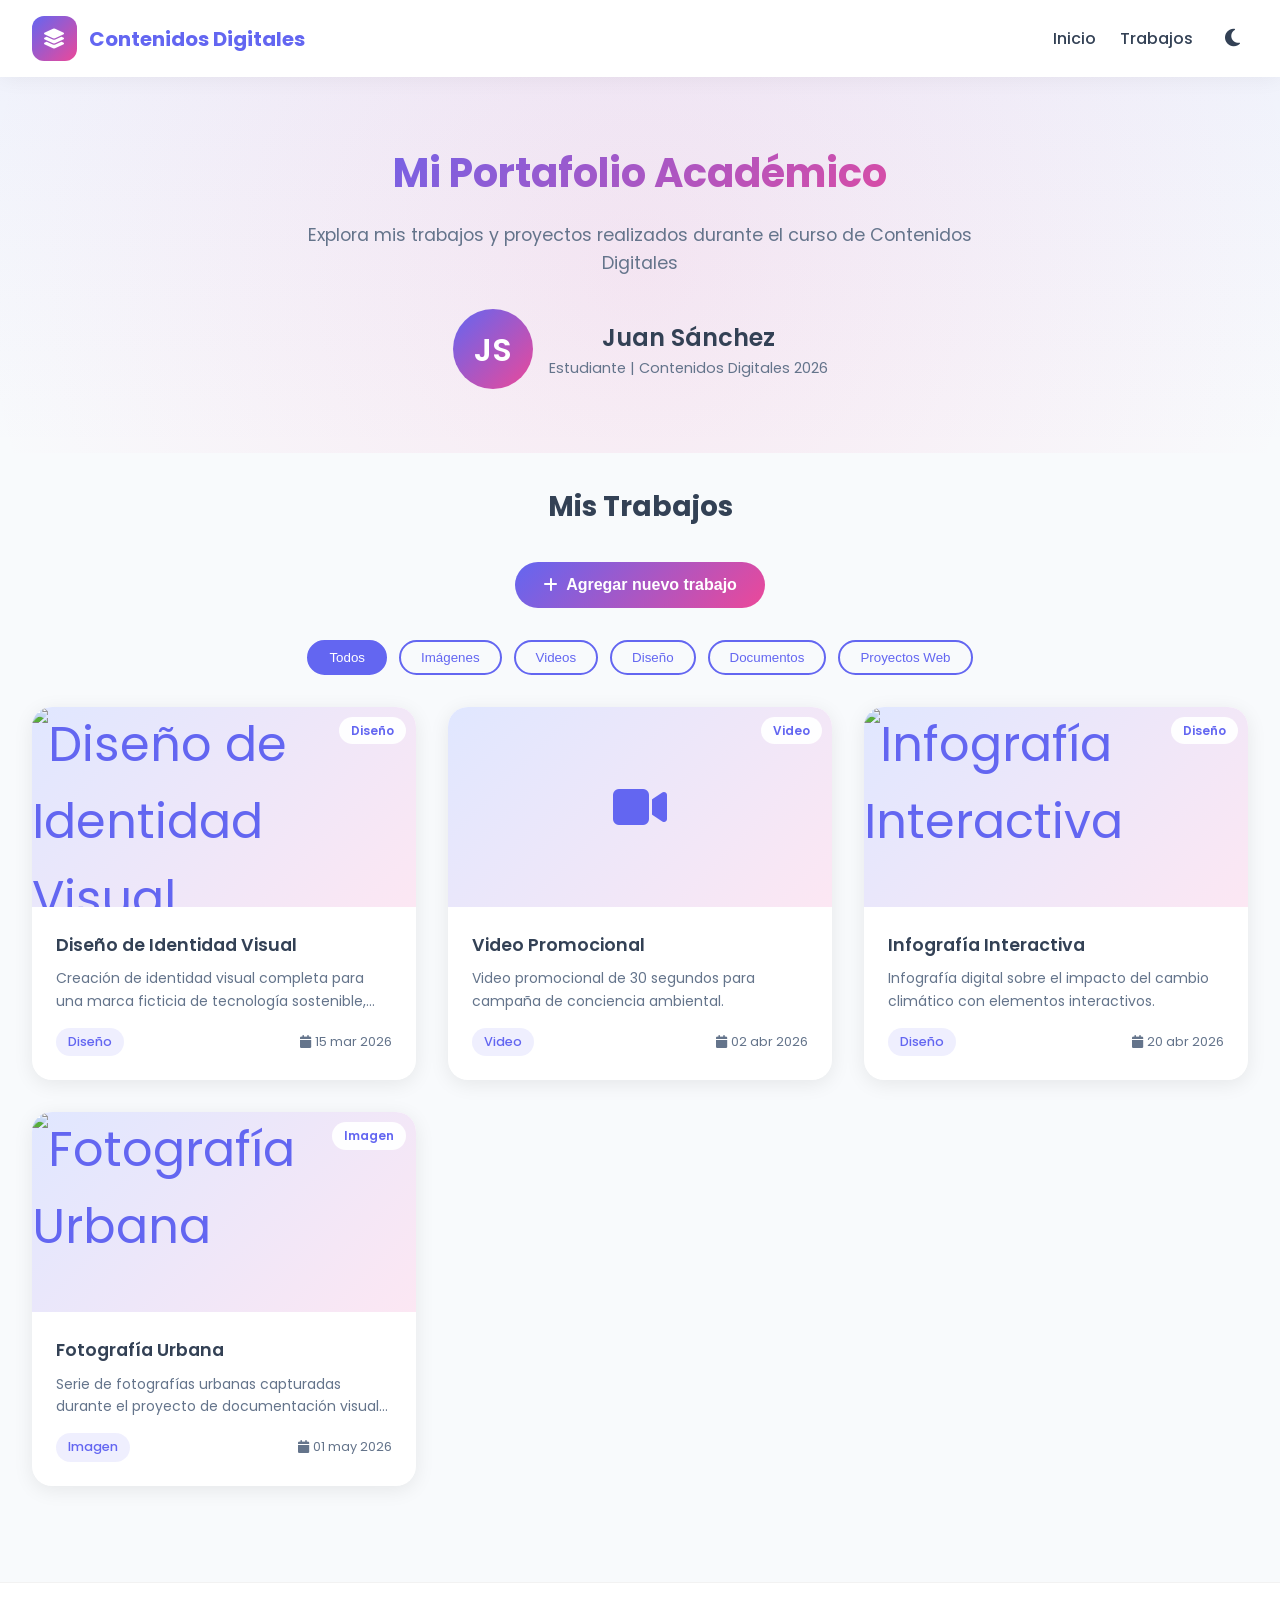
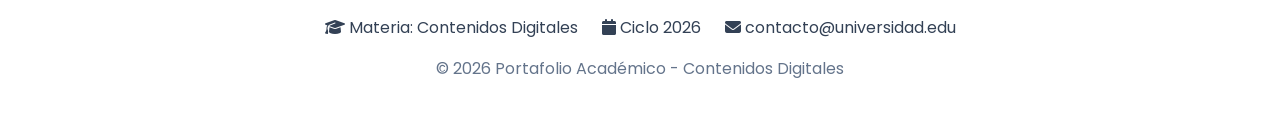
==== index.html @ a9a33747 "primer commit" ====
<!DOCTYPE html>
<html lang="es">
<head>
    <meta charset="UTF-8">
    <meta name="viewport" content="width=device-width, initial-scale=1.0">
    <title>Contenidos Digitales - Portafolio Académico</title>
    <link href="https://fonts.googleapis.com/css2?family=Poppins:wght@300;400;500;600;700&display=swap" rel="stylesheet">
    <link rel="stylesheet" href="https://cdnjs.cloudflare.com/ajax/libs/font-awesome/6.4.0/css/all.min.css">
    <link rel="stylesheet" href="style.css">
</head>
<body>
    <header>
        <div class="logo">
            <div class="logo-icon">
                <i class="fas fa-layer-group"></i>
            </div>
            <span>Contenidos Digitales</span>
        </div>
        <nav>
            <a href="#inicio">Inicio</a>
            <a href="#trabajos">Trabajos</a>
            <button class="theme-toggle" id="themeToggle" title="Cambiar tema">
                <i class="fas fa-moon"></i>
            </button>
        </nav>
    </header>

    <section class="hero" id="inicio">
        <div class="hero-content">
            <h1>Mi Portafolio Académico</h1>
            <p>Explora mis trabajos y proyectos realizados durante el curso de Contenidos Digitales</p>
            <div class="student-info">
                <div class="student-avatar">JS</div>
                <div>
                    <div class="student-name">Juan Sánchez</div>
                    <div class="student-course">Estudiante | Contenidos Digitales 2026</div>
                </div>
            </div>
        </div>
    </section>

    <section class="gallery" id="trabajos">
        <h2 class="section-title">Mis Trabajos</h2>
        
        <button class="add-btn" id="addWorkBtn">
            <i class="fas fa-plus"></i>
            Agregar nuevo trabajo
        </button>

        <div class="filters">
            <button class="filter-btn active" data-filter="all">Todos</button>
            <button class="filter-btn" data-filter="imagen">Imágenes</button>
            <button class="filter-btn" data-filter="video">Videos</button>
            <button class="filter-btn" data-filter="diseño">Diseño</button>
            <button class="filter-btn" data-filter="documento">Documentos</button>
            <button class="filter-btn" data-filter="web">Proyectos Web</button>
        </div>

        <div class="cards-grid" id="cardsGrid">
        </div>
    </section>

    <footer>
        <div class="footer-links">
            <a href="#"><i class="fas fa-graduation-cap"></i> Materia: Contenidos Digitales</a>
            <a href="#"><i class="fas fa-calendar"></i> Ciclo 2026</a>
            <a href="#"><i class="fas fa-envelope"></i> contacto@universidad.edu</a>
        </div>
        <p>© 2026 Portafolio Académico - Contenidos Digitales</p>
    </footer>

    <!-- Modal para ver trabajo -->
    <div class="modal-overlay" id="viewModal">
        <div class="modal">
            <div class="modal-header">
                <h3 class="modal-title" id="modalTitle">Título del trabajo</h3>
                <button class="modal-close" id="closeModal">
                    <i class="fas fa-times"></i>
                </button>
            </div>
            <div class="modal-body">
                <div class="modal-media" id="modalMedia">
                </div>
                <div class="modal-details">
                    <div class="modal-detail">
                        <span class="modal-detail-label">Descripción:</span>
                        <span id="modalDescription">Descripción del trabajo</span>
                    </div>
                    <div class="modal-detail">
                        <span class="modal-detail-label">Categoría:</span>
                        <span id="modalCategory">Categoría</span>
                    </div>
                    <div class="modal-detail">
                        <span class="modal-detail-label">Fecha:</span>
                        <span id="modalDate">Fecha</span>
                    </div>
                </div>
            </div>
        </div>
    </div>

    <!-- Modal para agregar trabajo -->
    <div class="modal-overlay" id="formModal">
        <div class="modal">
            <div class="modal-header">
                <h3 class="modal-title">Agregar Nuevo Trabajo</h3>
                <button class="modal-close" id="closeFormModal">
                    <i class="fas fa-times"></i>
                </button>
            </div>
            <div class="modal-body">
                <form id="workForm">
                    <div class="form-group">
                        <label class="form-label">Nombre del trabajo *</label>
                        <input type="text" class="form-input" id="workName" required placeholder="Ej: Diseño de Logo">
                    </div>
                    <div class="form-group">
                        <label class="form-label">Descripción</label>
                        <textarea class="form-textarea" id="workDescription" placeholder="Describe tu trabajo..."></textarea>
                    </div>
                    <div class="form-group">
                        <label class="form-label">Categoría *</label>
                        <select class="form-select" id="workCategory" required>
                            <option value="">Selecciona una categoría</option>
                            <option value="imagen">Imagen</option>
                            <option value="video">Video</option>
                            <option value="diseño">Diseño</option>
                            <option value="documento">Documento</option>
                            <option value="web">Proyecto Web</option>
                        </select>
                    </div>
                    <div class="form-group">
                        <label class="form-label">Fecha de entrega</label>
                        <input type="date" class="form-input" id="workDate">
                    </div>
                    <div class="form-group">
                        <label class="form-label">Archivo o URL *</label>
                        <div class="file-drop-zone" id="fileDropZone">
                            <i class="fas fa-cloud-upload-alt"></i>
                            <p>Arrastra un archivo o haz clic para seleccionar</p>
                            <small>JPG, PNG, GIF, MP4, PDF o URL de video</small>
                        </div>
                        <input type="file" id="fileInput" accept="image/*,video/*,.pdf" style="display: none;">
                        <input type="url" class="form-input" id="urlInput" placeholder="O pega una URL (YouTube, Vimeo, imagen...)" style="margin-top: 1rem;">
                        <div class="file-preview" id="filePreview" style="display: none;">
                        </div>
                    </div>
                    <div class="form-actions">
                        <button type="button" class="btn-cancel" id="cancelBtn">Cancelar</button>
                        <button type="submit" class="btn-submit">Guardar Trabajo</button>
                    </div>
                </form>
            </div>
        </div>
    </div>

    <script src="script.js"></script>
</body>
</html>
---- style.css ----
:root {
    --primary: #6366f1;
    --primary-dark: #4f46e5;
    --secondary: #ec4899;
    --accent: #14b8a6;
    --warning: #f59e0b;
    --dark: #1e1e2e;
    --light: #f8fafc;
    --card-bg: #ffffff;
    --text: #334155;
    --text-light: #64748b;
    --shadow: 0 10px 40px rgba(0,0,0,0.1);
    --gradient: linear-gradient(135deg, #6366f1 0%, #ec4899 100%);
}

* {
    margin: 0;
    padding: 0;
    box-sizing: border-box;
}

body {
    font-family: 'Poppins', sans-serif;
    background: var(--light);
    color: var(--text);
    line-height: 1.6;
    min-height: 100vh;
    transition: background 0.3s ease, color 0.3s ease;
}

body.dark {
    --dark: #0f0f1a;
    --card-bg: #1e1e2e;
    --text: #e2e8f0;
    --text-light: #94a3b8;
    --light: #0f0f1a;
}

header {
    background: var(--card-bg);
    padding: 1rem 2rem;
    display: flex;
    justify-content: space-between;
    align-items: center;
    box-shadow: 0 2px 20px rgba(0,0,0,0.05);
    position: sticky;
    top: 0;
    z-index: 100;
}

.logo {
    display: flex;
    align-items: center;
    gap: 0.75rem;
    font-weight: 700;
    font-size: 1.25rem;
    color: var(--primary);
}

.logo-icon {
    width: 45px;
    height: 45px;
    background: var(--gradient);
    border-radius: 12px;
    display: flex;
    align-items: center;
    justify-content: center;
    color: white;
    font-size: 1.25rem;
}

nav {
    display: flex;
    gap: 1.5rem;
    align-items: center;
}

nav a {
    text-decoration: none;
    color: var(--text);
    font-weight: 500;
    transition: color 0.3s;
}

nav a:hover {
    color: var(--primary);
}

.theme-toggle {
    background: none;
    border: none;
    cursor: pointer;
    font-size: 1.25rem;
    color: var(--text);
    padding: 0.5rem;
    border-radius: 8px;
    transition: background 0.3s;
}

.theme-toggle:hover {
    background: rgba(99, 102, 241, 0.1);
}

.hero {
    padding: 4rem 2rem;
    text-align: center;
    background: linear-gradient(180deg, rgba(99, 102, 241, 0.05) 0%, transparent 100%);
    position: relative;
    overflow: hidden;
}

.hero::before {
    content: '';
    position: absolute;
    top: -50%;
    left: -50%;
    width: 200%;
    height: 200%;
    background: radial-gradient(circle, rgba(236, 72, 153, 0.1) 0%, transparent 50%);
    animation: float 20s infinite;
}

@keyframes float {
    0%, 100% { transform: translate(0, 0) rotate(0deg); }
    50% { transform: translate(50px, 50px) rotate(180deg); }
}

.hero-content {
    position: relative;
    z-index: 1;
    max-width: 700px;
    margin: 0 auto;
}

.hero h1 {
    font-size: 2.5rem;
    background: var(--gradient);
    -webkit-background-clip: text;
    -webkit-text-fill-color: transparent;
    background-clip: text;
    margin-bottom: 1rem;
}

.hero p {
    font-size: 1.1rem;
    color: var(--text-light);
    margin-bottom: 2rem;
}

.student-info {
    display: flex;
    align-items: center;
    justify-content: center;
    gap: 1rem;
    flex-wrap: wrap;
}

.student-avatar {
    width: 80px;
    height: 80px;
    border-radius: 50%;
    background: var(--gradient);
    display: flex;
    align-items: center;
    justify-content: center;
    color: white;
    font-size: 2rem;
    font-weight: 600;
}

.student-name {
    font-size: 1.5rem;
    font-weight: 600;
    color: var(--text);
}

.student-course {
    color: var(--text-light);
    font-size: 0.9rem;
}

.add-btn {
    background: var(--gradient);
    color: white;
    border: none;
    padding: 0.875rem 1.75rem;
    border-radius: 50px;
    font-size: 1rem;
    font-weight: 600;
    cursor: pointer;
    display: flex;
    align-items: center;
    gap: 0.5rem;
    transition: transform 0.3s, box-shadow 0.3s;
    margin: 0 auto 2rem;
}

.add-btn:hover {
    transform: translateY(-3px);
    box-shadow: 0 10px 30px rgba(99, 102, 241, 0.4);
}

.gallery {
    padding: 2rem;
    max-width: 1400px;
    margin: 0 auto;
}

.section-title {
    text-align: center;
    margin-bottom: 2rem;
    font-size: 1.75rem;
    color: var(--text);
}

.filters {
    display: flex;
    justify-content: center;
    gap: 0.75rem;
    margin-bottom: 2rem;
    flex-wrap: wrap;
}

.filter-btn {
    padding: 0.5rem 1.25rem;
    border: 2px solid var(--primary);
    background: transparent;
    color: var(--primary);
    border-radius: 50px;
    cursor: pointer;
    font-weight: 500;
    transition: all 0.3s;
}

.filter-btn:hover, .filter-btn.active {
    background: var(--primary);
    color: white;
}

.cards-grid {
    display: grid;
    grid-template-columns: repeat(auto-fill, minmax(300px, 1fr));
    gap: 2rem;
}

.card {
    background: var(--card-bg);
    border-radius: 20px;
    overflow: hidden;
    box-shadow: 0 4px 20px rgba(0,0,0,0.08);
    cursor: pointer;
    transition: transform 0.3s, box-shadow 0.3s;
}

.card:hover {
    transform: translateY(-10px);
    box-shadow: var(--shadow);
}

.card-image {
    width: 100%;
    height: 200px;
    object-fit: cover;
    background: linear-gradient(135deg, #e0e7ff 0%, #fce7f3 100%);
    display: flex;
    align-items: center;
    justify-content: center;
    font-size: 3rem;
    color: var(--primary);
    position: relative;
    overflow: hidden;
}

.card-image img {
    width: 100%;
    height: 100%;
    object-fit: cover;
}

.card-image video {
    width: 100%;
    height: 100%;
    object-fit: cover;
}

.card-type {
    position: absolute;
    top: 10px;
    right: 10px;
    background: rgba(255,255,255,0.95);
    padding: 0.25rem 0.75rem;
    border-radius: 20px;
    font-size: 0.75rem;
    font-weight: 600;
    color: var(--primary);
}

.card-content {
    padding: 1.5rem;
}

.card-title {
    font-size: 1.1rem;
    font-weight: 600;
    margin-bottom: 0.5rem;
    color: var(--text);
}

.card-description {
    font-size: 0.875rem;
    color: var(--text-light);
    margin-bottom: 1rem;
    display: -webkit-box;
    -webkit-line-clamp: 2;
    -webkit-box-orient: vertical;
    overflow: hidden;
}

.card-meta {
    display: flex;
    justify-content: space-between;
    align-items: center;
    font-size: 0.8rem;
    color: var(--text-light);
}

.card-category {
    background: rgba(99, 102, 241, 0.1);
    color: var(--primary);
    padding: 0.25rem 0.75rem;
    border-radius: 20px;
    font-weight: 500;
}

.card-date {
    display: flex;
    align-items: center;
    gap: 0.25rem;
}

.card-delete {
    position: absolute;
    top: 10px;
    left: 10px;
    background: rgba(239, 68, 68, 0.9);
    color: white;
    border: none;
    width: 30px;
    height: 30px;
    border-radius: 50%;
    cursor: pointer;
    display: flex;
    align-items: center;
    justify-content: center;
    opacity: 0;
    transition: opacity 0.3s;
}

.card:hover .card-delete {
    opacity: 1;
}

.empty-state {
    text-align: center;
    padding: 4rem 2rem;
    color: var(--text-light);
}

.empty-state i {
    font-size: 4rem;
    margin-bottom: 1rem;
    color: var(--primary);
    opacity: 0.5;
}

.modal-overlay {
    position: fixed;
    top: 0;
    left: 0;
    width: 100%;
    height: 100%;
    background: rgba(0,0,0,0.8);
    display: flex;
    align-items: center;
    justify-content: center;
    z-index: 1000;
    opacity: 0;
    visibility: hidden;
    transition: all 0.3s;
    padding: 2rem;
}

.modal-overlay.active {
    opacity: 1;
    visibility: visible;
}

.modal {
    background: var(--card-bg);
    border-radius: 24px;
    max-width: 900px;
    width: 100%;
    max-height: 90vh;
    overflow-y: auto;
    transform: scale(0.9);
    transition: transform 0.3s;
}

.modal-overlay.active .modal {
    transform: scale(1);
}

.modal-header {
    padding: 1.5rem 2rem;
    border-bottom: 1px solid rgba(0,0,0,0.1);
    display: flex;
    justify-content: space-between;
    align-items: center;
}

.modal-title {
    font-size: 1.5rem;
    font-weight: 600;
}

.modal-close {
    background: none;
    border: none;
    font-size: 1.5rem;
    cursor: pointer;
    color: var(--text);
    width: 40px;
    height: 40px;
    border-radius: 50%;
    display: flex;
    align-items: center;
    justify-content: center;
    transition: background 0.3s;
}

.modal-close:hover {
    background: rgba(239, 68, 68, 0.1);
    color: #ef4444;
}

.modal-body {
    padding: 2rem;
}

.modal-media {
    width: 100%;
    max-height: 500px;
    border-radius: 16px;
    margin-bottom: 1.5rem;
    background: #f1f5f9;
    display: flex;
    align-items: center;
    justify-content: center;
    overflow: hidden;
}

.modal-media img {
    max-width: 100%;
    max-height: 500px;
    object-fit: contain;
}

.modal-media video {
    max-width: 100%;
    max-height: 500px;
}

.modal-media .iframe-container {
    width: 100%;
    height: 450px;
}

.modal-media iframe {
    width: 100%;
    height: 100%;
    border: none;
}

.modal-details {
    display: grid;
    gap: 1rem;
}

.modal-detail {
    display: flex;
    gap: 1rem;
}

.modal-detail-label {
    font-weight: 600;
    color: var(--primary);
    min-width: 100px;
}

.form-group {
    margin-bottom: 1.5rem;
}

.form-label {
    display: block;
    margin-bottom: 0.5rem;
    font-weight: 500;
    color: var(--text);
}

.form-input, .form-textarea, .form-select {
    width: 100%;
    padding: 0.875rem 1rem;
    border: 2px solid #e2e8f0;
    border-radius: 12px;
    font-size: 1rem;
    font-family: inherit;
    transition: border-color 0.3s;
    background: var(--card-bg);
    color: var(--text);
}

.form-input:focus, .form-textarea:focus, .form-select:focus {
    outline: none;
    border-color: var(--primary);
}

.form-textarea {
    resize: vertical;
    min-height: 100px;
}

.file-drop-zone {
    border: 2px dashed var(--primary);
    border-radius: 16px;
    padding: 2rem;
    text-align: center;
    cursor: pointer;
    transition: background 0.3s;
}

.file-drop-zone:hover {
    background: rgba(99, 102, 241, 0.05);
}

.file-drop-zone i {
    font-size: 3rem;
    color: var(--primary);
    margin-bottom: 1rem;
}

.file-preview {
    margin-top: 1rem;
    padding: 1rem;
    background: rgba(99, 102, 241, 0.1);
    border-radius: 12px;
}

.file-preview img {
    max-width: 100%;
    max-height: 200px;
    border-radius: 8px;
}

.file-info {
    display: flex;
    align-items: center;
    gap: 0.5rem;
    color: var(--text);
}

.form-actions {
    display: flex;
    gap: 1rem;
    justify-content: flex-end;
}

.btn-cancel {
    padding: 0.875rem 1.75rem;
    border: 2px solid #e2e8f0;
    background: transparent;
    border-radius: 50px;
    font-weight: 600;
    cursor: pointer;
    transition: all 0.3s;
    color: var(--text);
}

.btn-cancel:hover {
    border-color: var(--text-light);
}

.btn-submit {
    padding: 0.875rem 1.75rem;
    background: var(--gradient);
    border: none;
    border-radius: 50px;
    color: white;
    font-weight: 600;
    cursor: pointer;
    transition: transform 0.3s, box-shadow 0.3s;
}

.btn-submit:hover {
    transform: translateY(-2px);
    box-shadow: 0 10px 30px rgba(99, 102, 241, 0.4);
}

footer {
    background: var(--card-bg);
    padding: 2rem;
    text-align: center;
    margin-top: 4rem;
    border-top: 1px solid rgba(0,0,0,0.05);
}

footer p {
    color: var(--text-light);
}

footer a {
    color: var(--primary);
    text-decoration: none;
}

.footer-links {
    display: flex;
    justify-content: center;
    gap: 1.5rem;
    margin-bottom: 1rem;
    flex-wrap: wrap;
}

.footer-links a {
    color: var(--text);
    transition: color 0.3s;
}

.footer-links a:hover {
    color: var(--primary);
}

@media (max-width: 768px) {
    header {
        flex-direction: column;
        gap: 1rem;
        padding: 1rem;
    }

    nav {
        flex-wrap: wrap;
        justify-content: center;
    }

    .hero h1 {
        font-size: 1.75rem;
    }

    .hero {
        padding: 2rem 1rem;
    }

    .gallery {
        padding: 1rem;
    }

    .cards-grid {
        grid-template-columns: 1fr;
    }

    .modal {
        border-radius: 16px;
    }

    .modal-header {
        padding: 1rem;
    }

    .modal-body {
        padding: 1rem;
    }
}

@keyframes fadeInUp {
    from {
        opacity: 0;
        transform: translateY(20px);
    }
    to {
        opacity: 1;
        transform: translateY(0);
    }
}

.card {
    animation: fadeInUp 0.5s ease forwards;
}

.card:nth-child(1) { animation-delay: 0.1s; }
.card:nth-child(2) { animation-delay: 0.2s; }
.card:nth-child(3) { animation-delay: 0.3s; }
.card:nth-child(4) { animation-delay: 0.4s; }
.card:nth-child(5) { animation-delay: 0.5s; }
.card:nth-child(6) { animation-delay: 0.6s; }

::-webkit-scrollbar {
    width: 8px;
}

::-webkit-scrollbar-track {
    background: var(--light);
}

::-webkit-scrollbar-thumb {
    background: var(--primary);
    border-radius: 4px;
}

::-webkit-scrollbar-thumb:hover {
    background: var(--primary-dark);
}
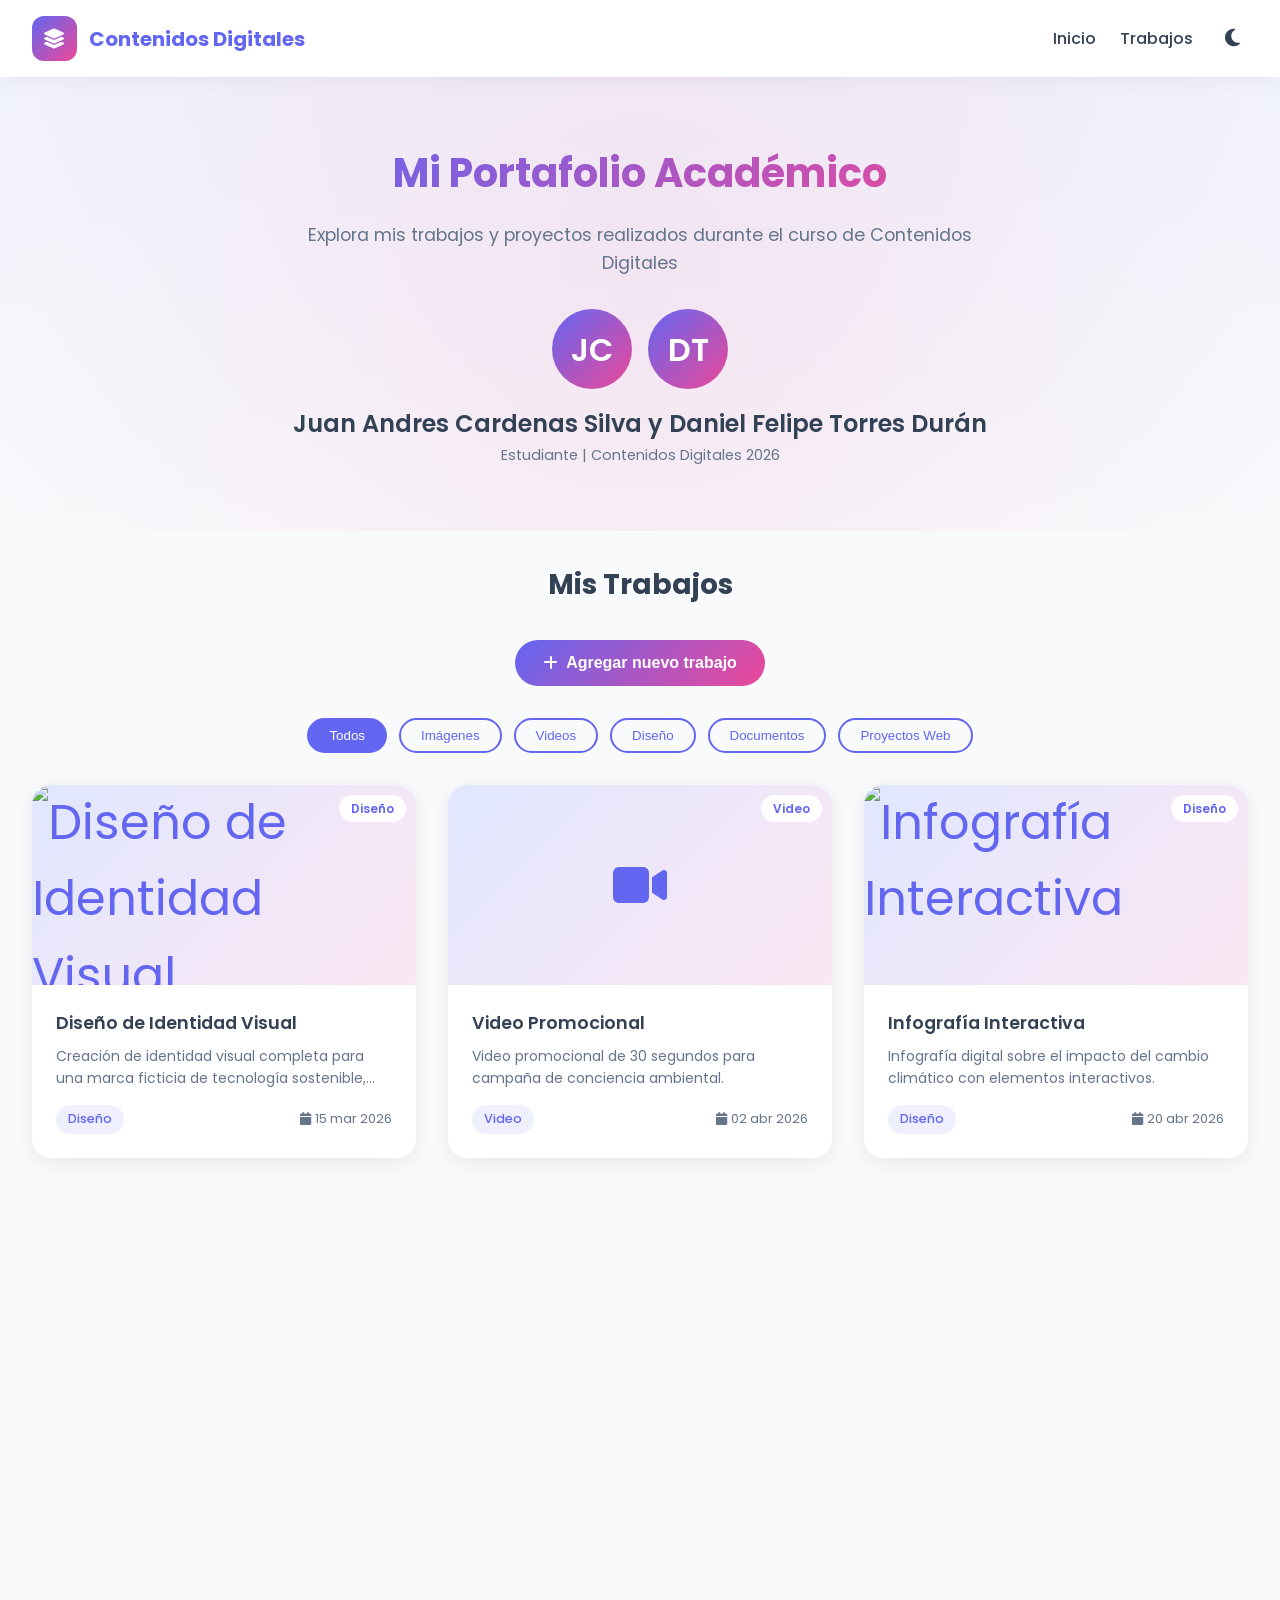
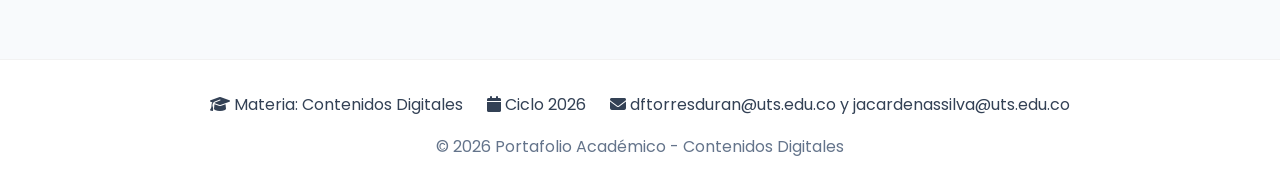
==== commit c6e7baa1: "primeros cambios Daniel" ====
--- a/index.html
+++ b/index.html
@@ -30,9 +30,10 @@
             <h1>Mi Portafolio Académico</h1>
             <p>Explora mis trabajos y proyectos realizados durante el curso de Contenidos Digitales</p>
             <div class="student-info">
-                <div class="student-avatar">JS</div>
+                <div class="student-avatar">JC</div>
+                <div class="student-avatar">DT</div>
                 <div>
-                    <div class="student-name">Juan Sánchez</div>
+                    <div class="student-name">Juan Andres Cardenas Silva y Daniel Felipe Torres Durán</div>
                     <div class="student-course">Estudiante | Contenidos Digitales 2026</div>
                 </div>
             </div>
@@ -64,7 +65,7 @@
         <div class="footer-links">
             <a href="#"><i class="fas fa-graduation-cap"></i> Materia: Contenidos Digitales</a>
             <a href="#"><i class="fas fa-calendar"></i> Ciclo 2026</a>
-            <a href="#"><i class="fas fa-envelope"></i> contacto@universidad.edu</a>
+            <a href="#"><i class="fas fa-envelope"></i> dftorresduran@uts.edu.co y jacardenassilva@uts.edu.co</a>
         </div>
         <p>© 2026 Portafolio Académico - Contenidos Digitales</p>
     </footer>
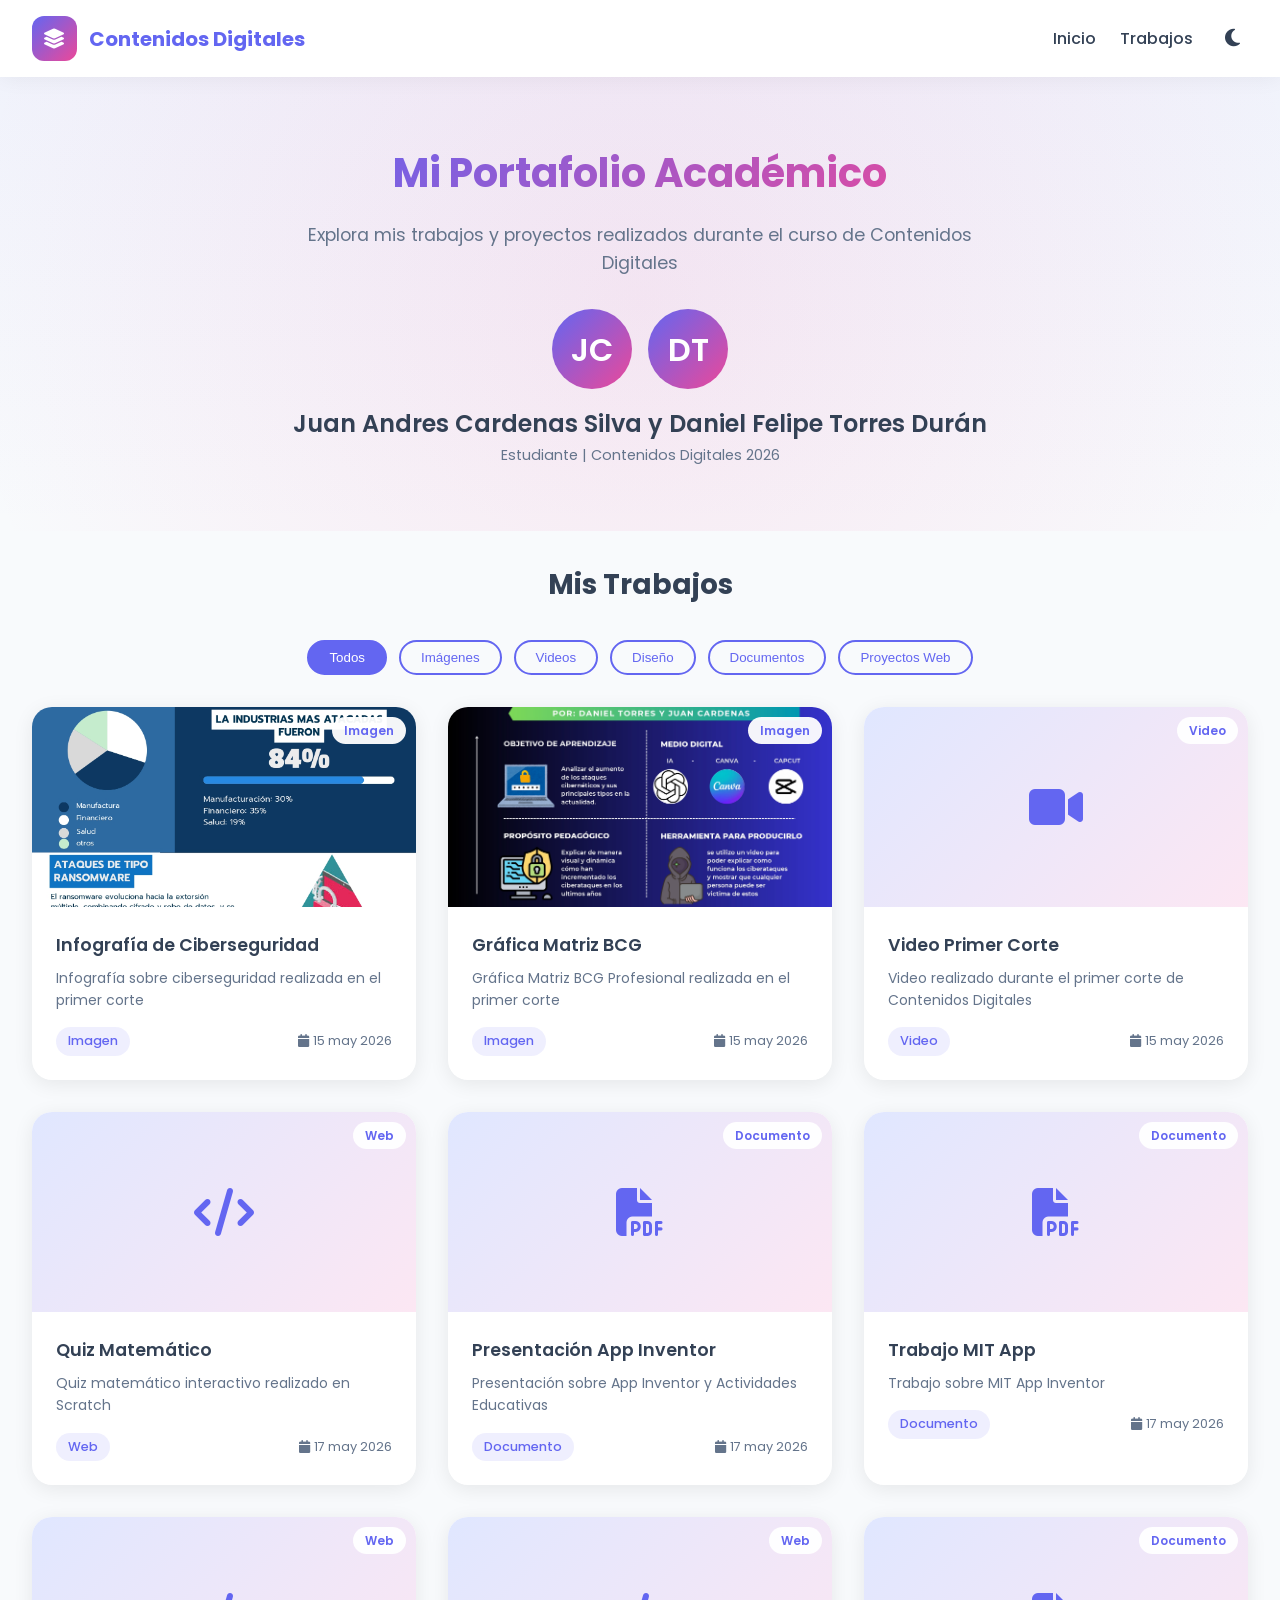
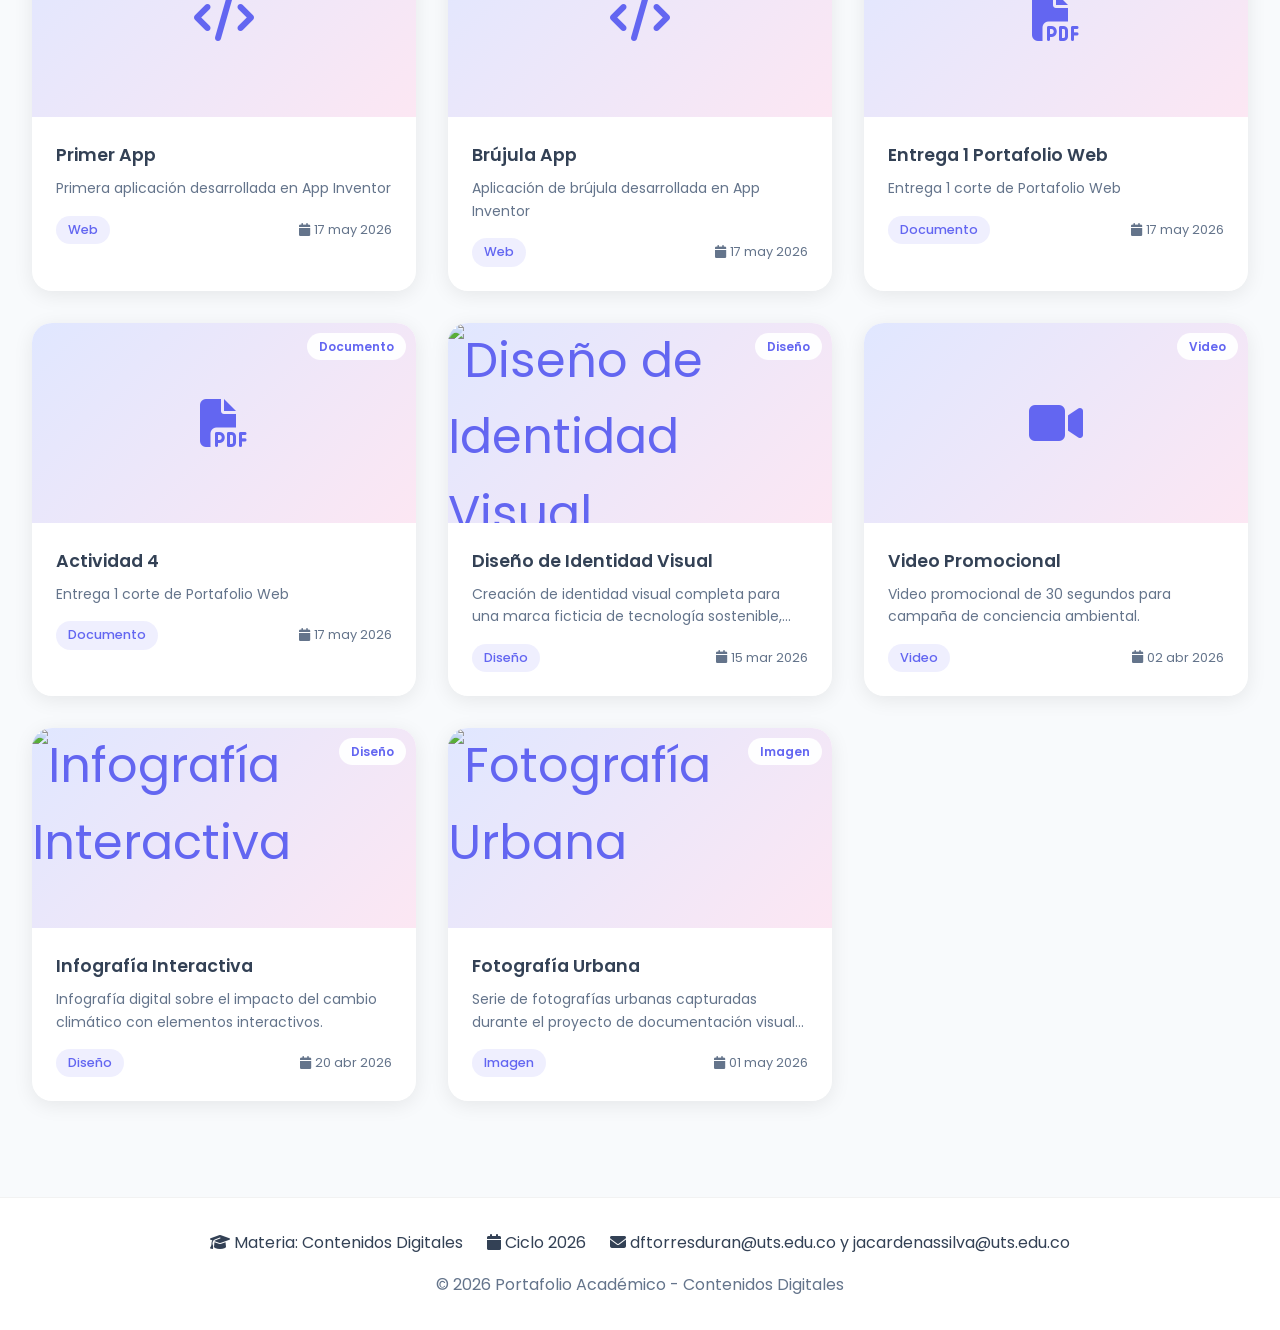
==== commit 0aa4fd34: "eliminacion del boton agregar proyectos" ====
--- a/index.html
+++ b/index.html
@@ -42,12 +42,6 @@
 
     <section class="gallery" id="trabajos">
         <h2 class="section-title">Mis Trabajos</h2>
-        
-        <button class="add-btn" id="addWorkBtn">
-            <i class="fas fa-plus"></i>
-            Agregar nuevo trabajo
-        </button>
-
         <div class="filters">
             <button class="filter-btn active" data-filter="all">Todos</button>
             <button class="filter-btn" data-filter="imagen">Imágenes</button>
--- a/style.css
+++ b/style.css
@@ -179,27 +179,6 @@
     font-size: 0.9rem;
 }
 
-.add-btn {
-    background: var(--gradient);
-    color: white;
-    border: none;
-    padding: 0.875rem 1.75rem;
-    border-radius: 50px;
-    font-size: 1rem;
-    font-weight: 600;
-    cursor: pointer;
-    display: flex;
-    align-items: center;
-    gap: 0.5rem;
-    transition: transform 0.3s, box-shadow 0.3s;
-    margin: 0 auto 2rem;
-}
-
-.add-btn:hover {
-    transform: translateY(-3px);
-    box-shadow: 0 10px 30px rgba(99, 102, 241, 0.4);
-}
-
 .gallery {
     padding: 2rem;
     max-width: 1400px;
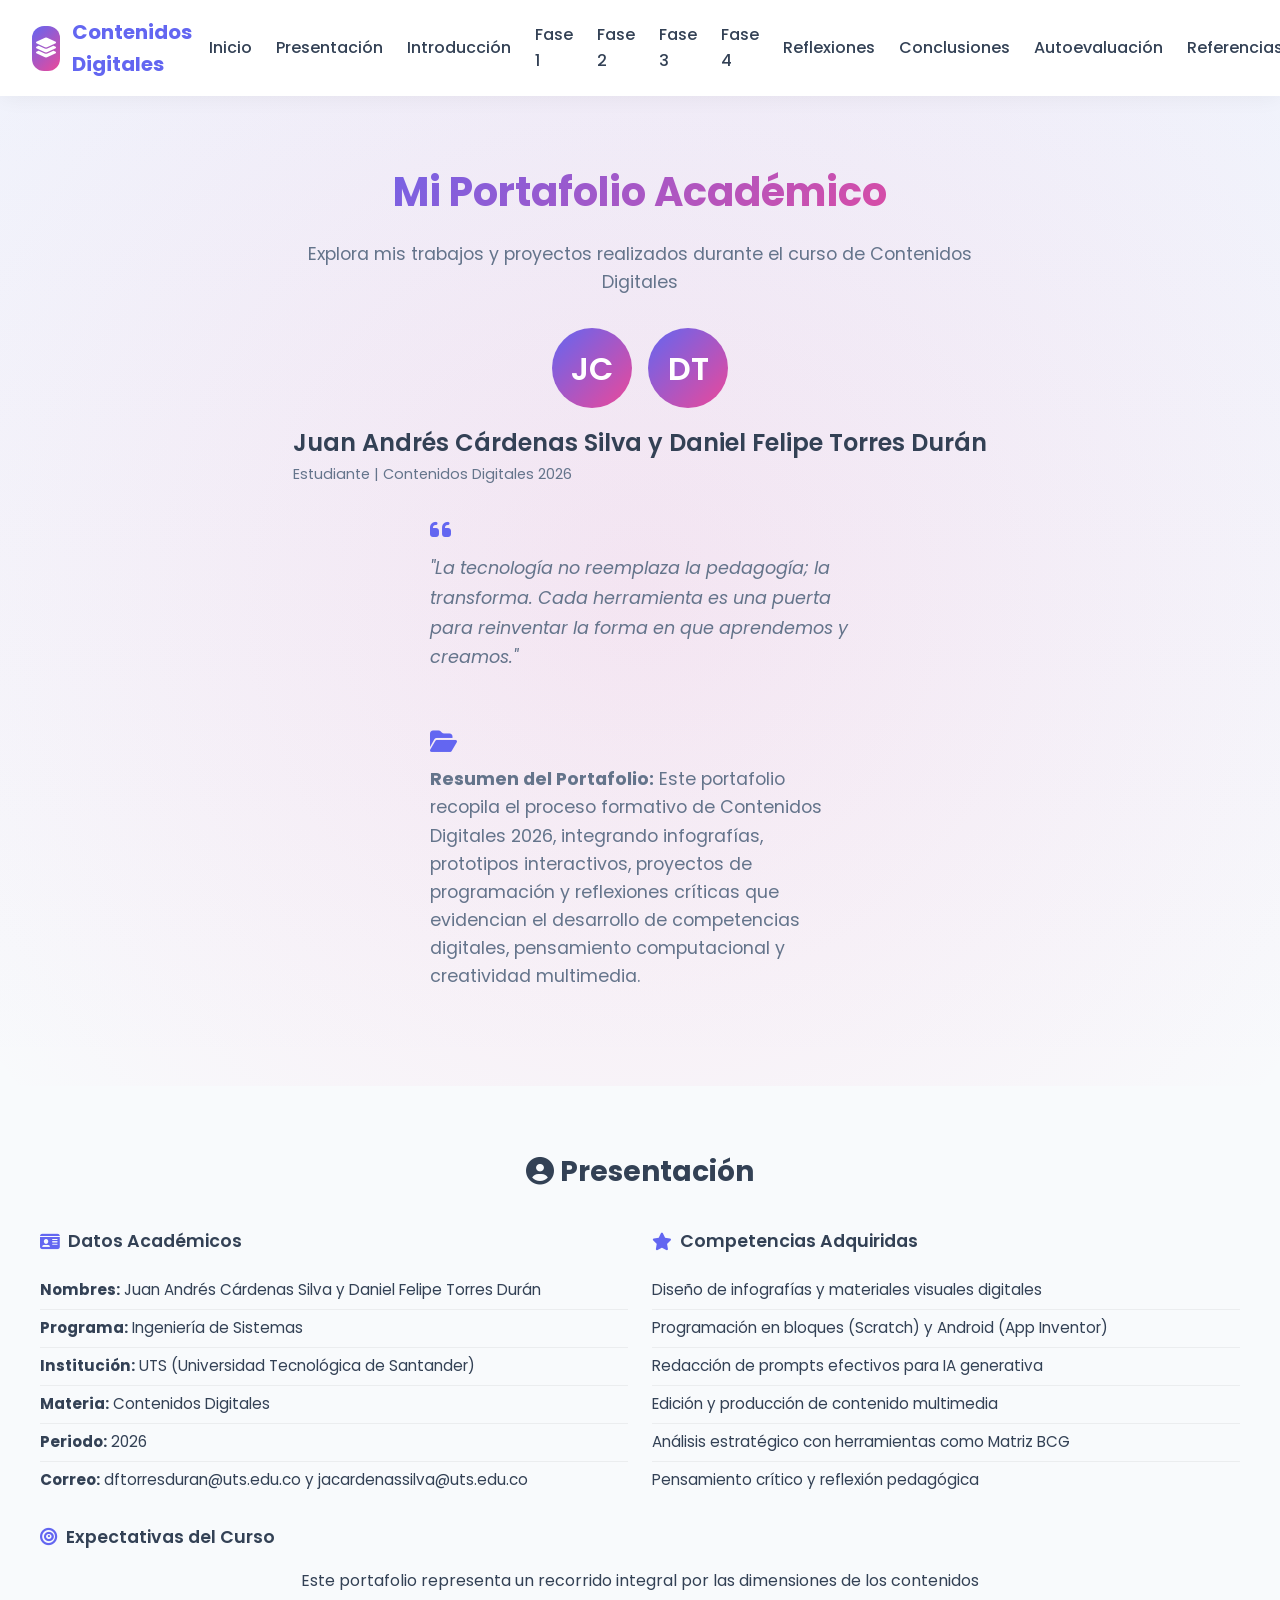
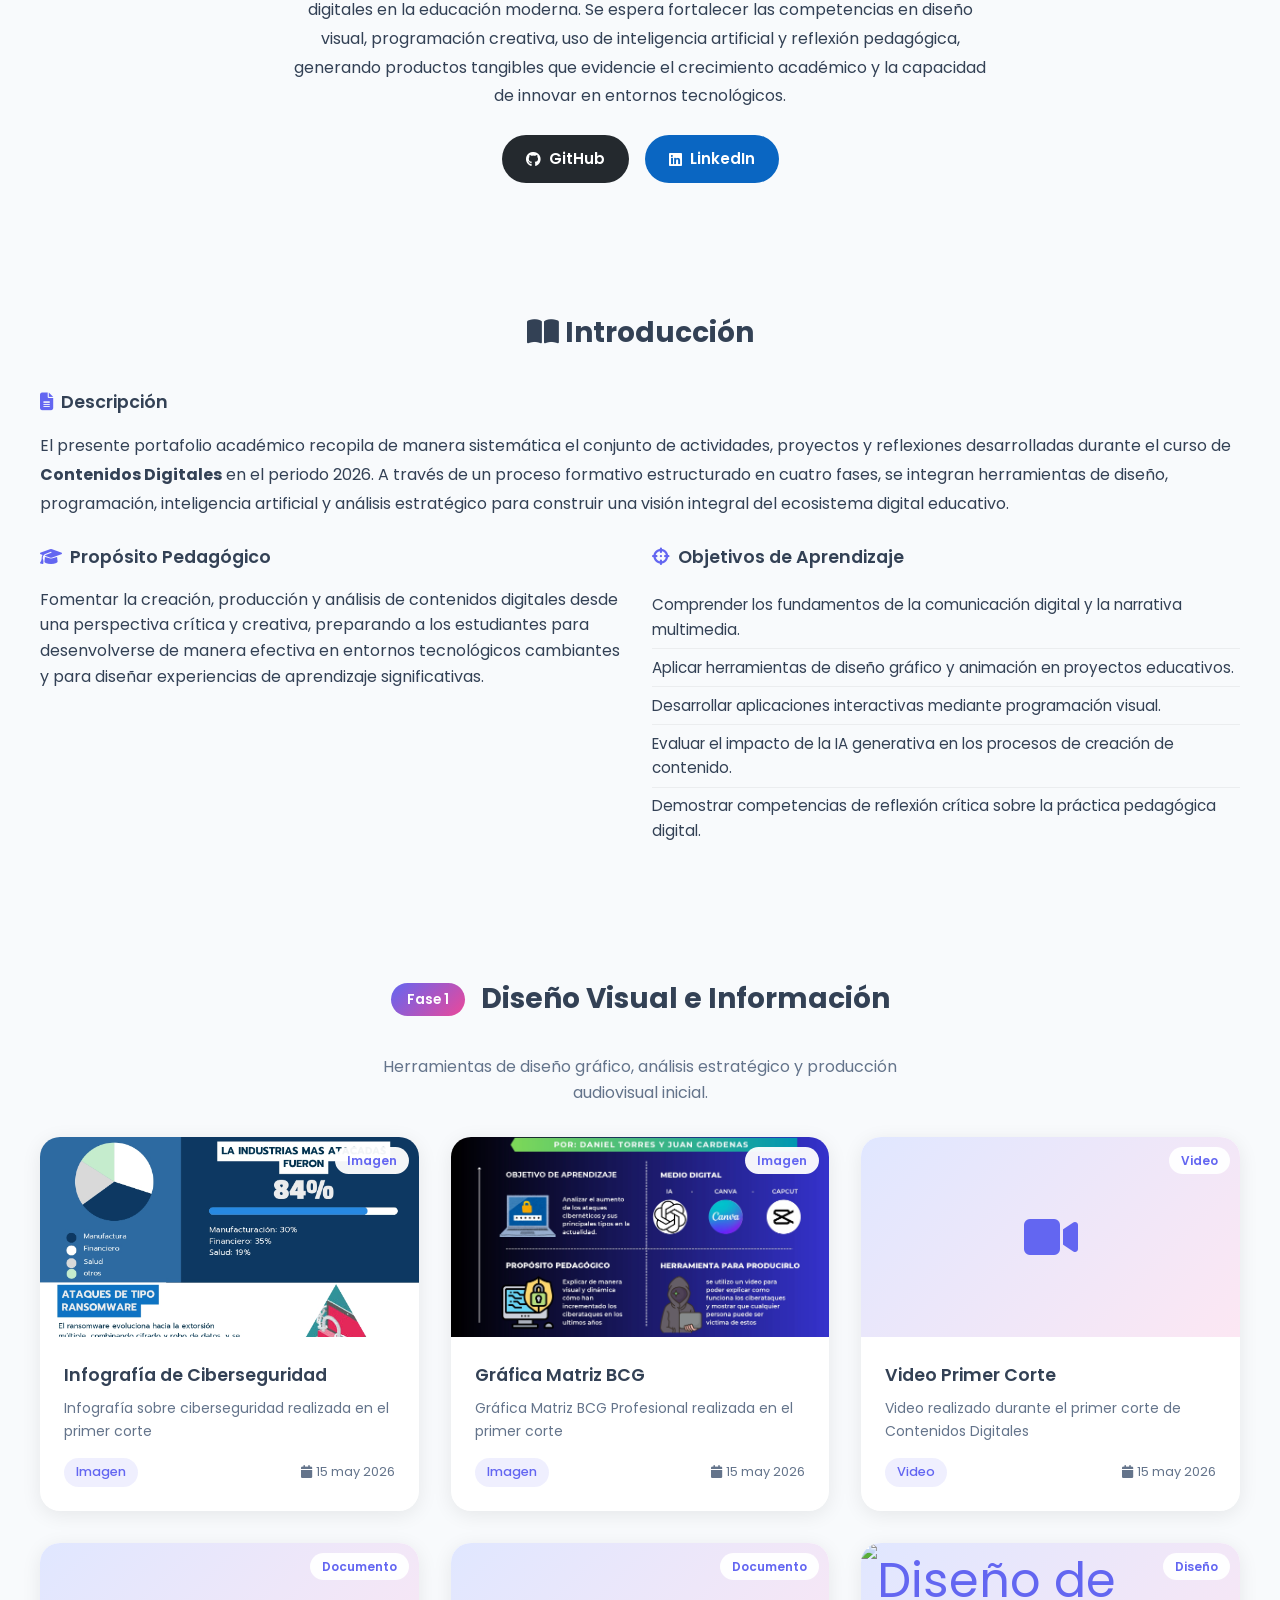
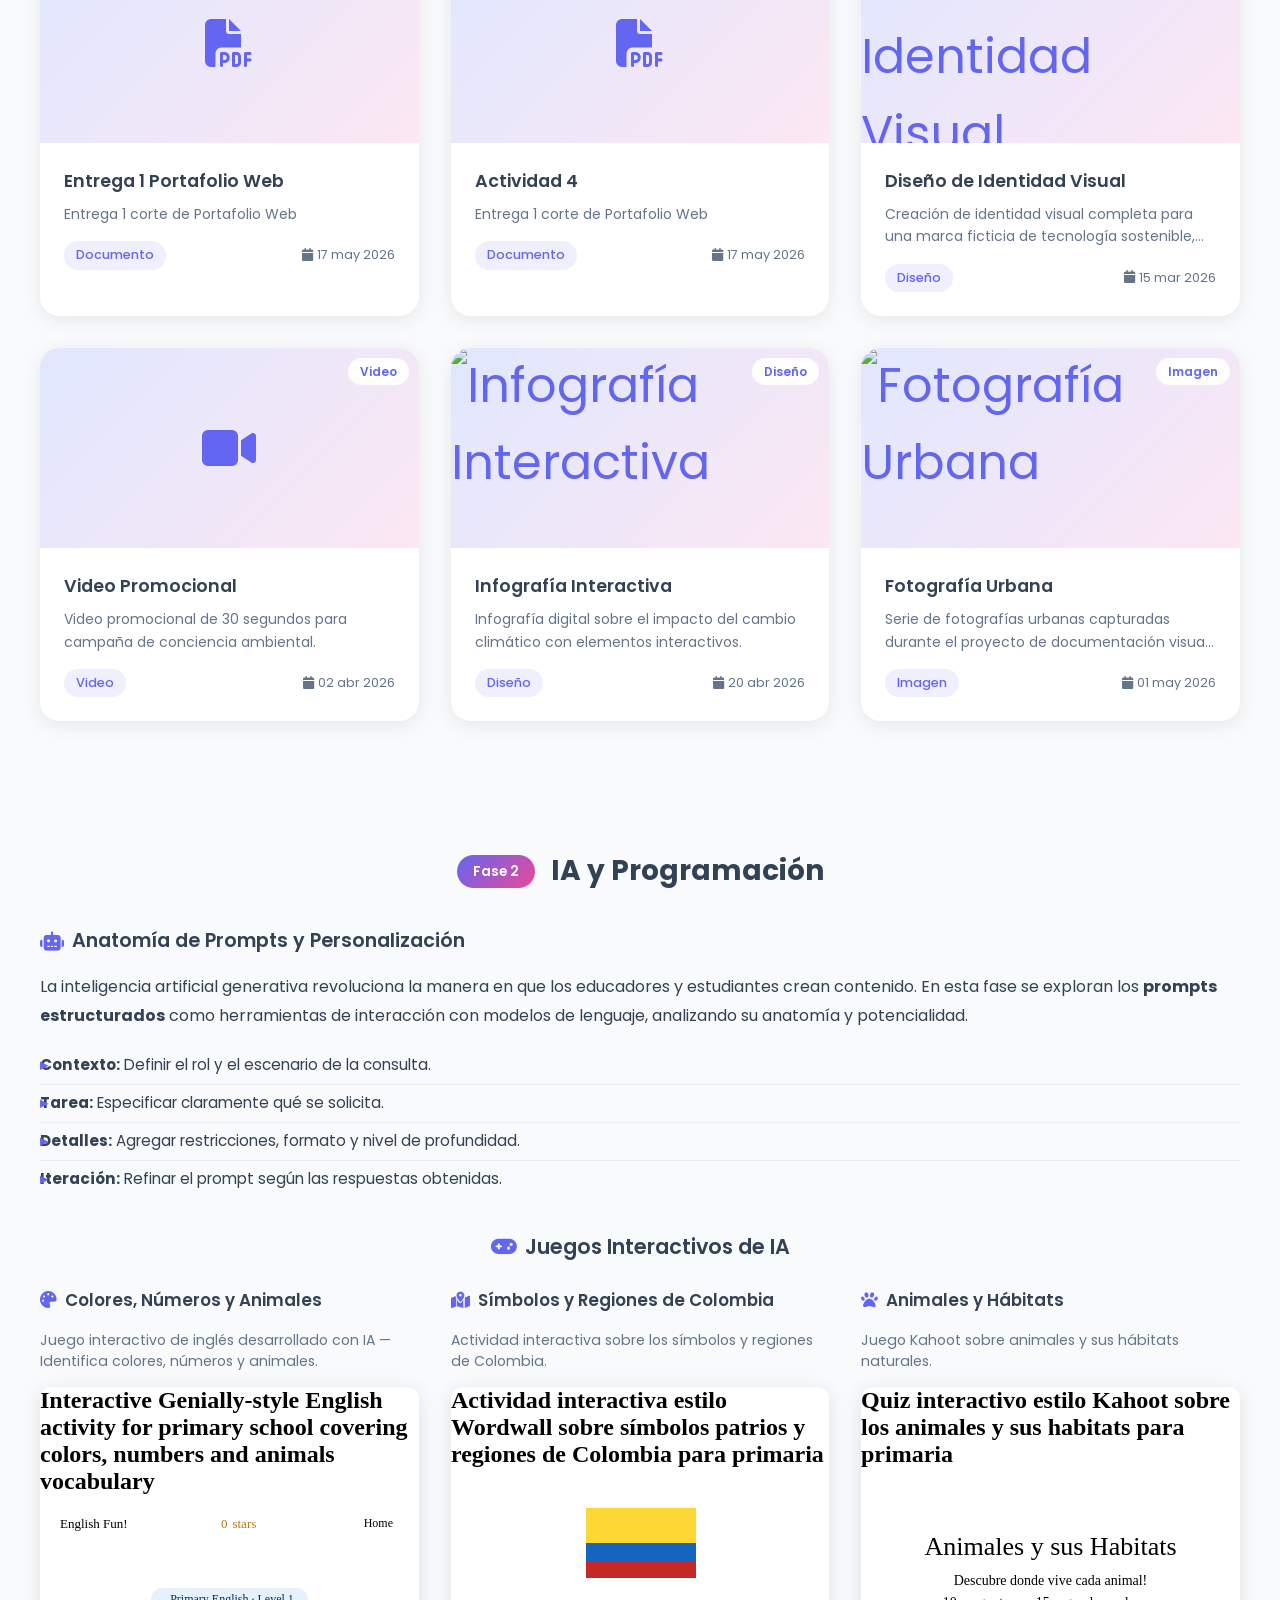
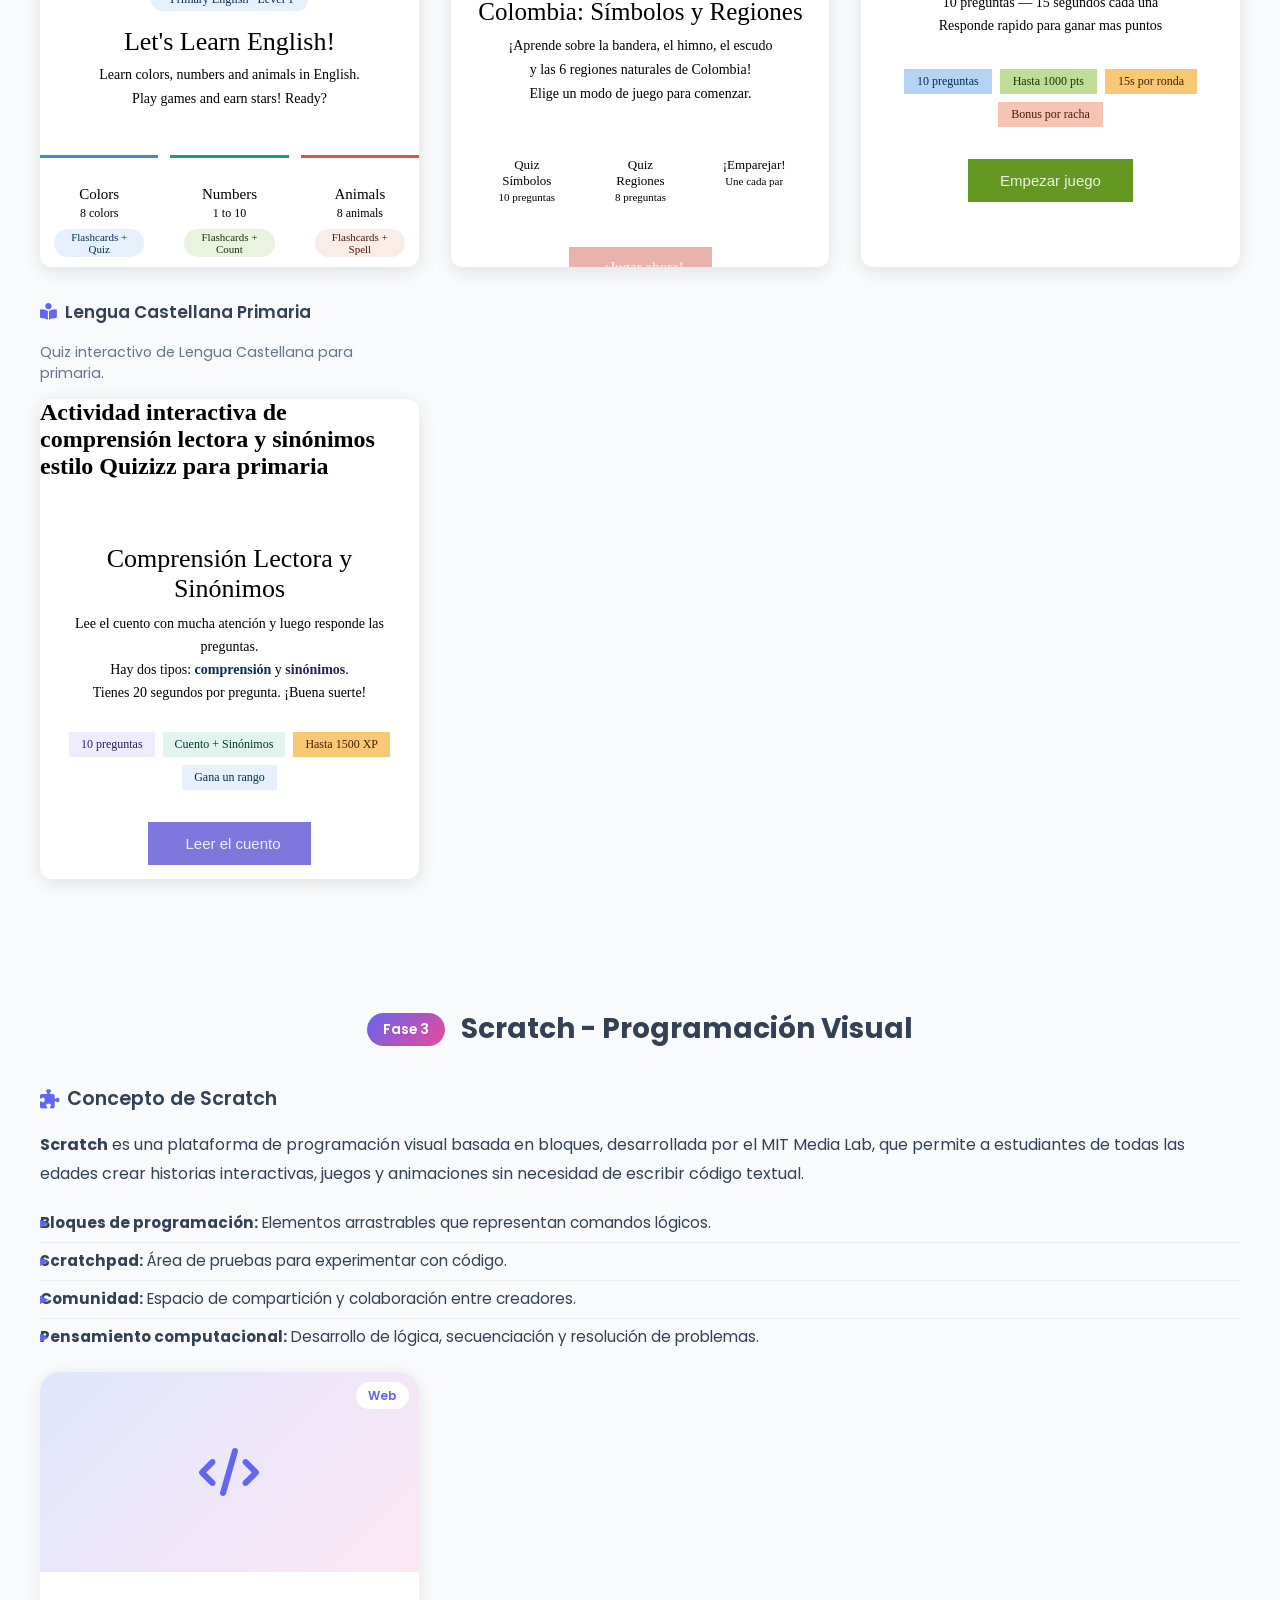
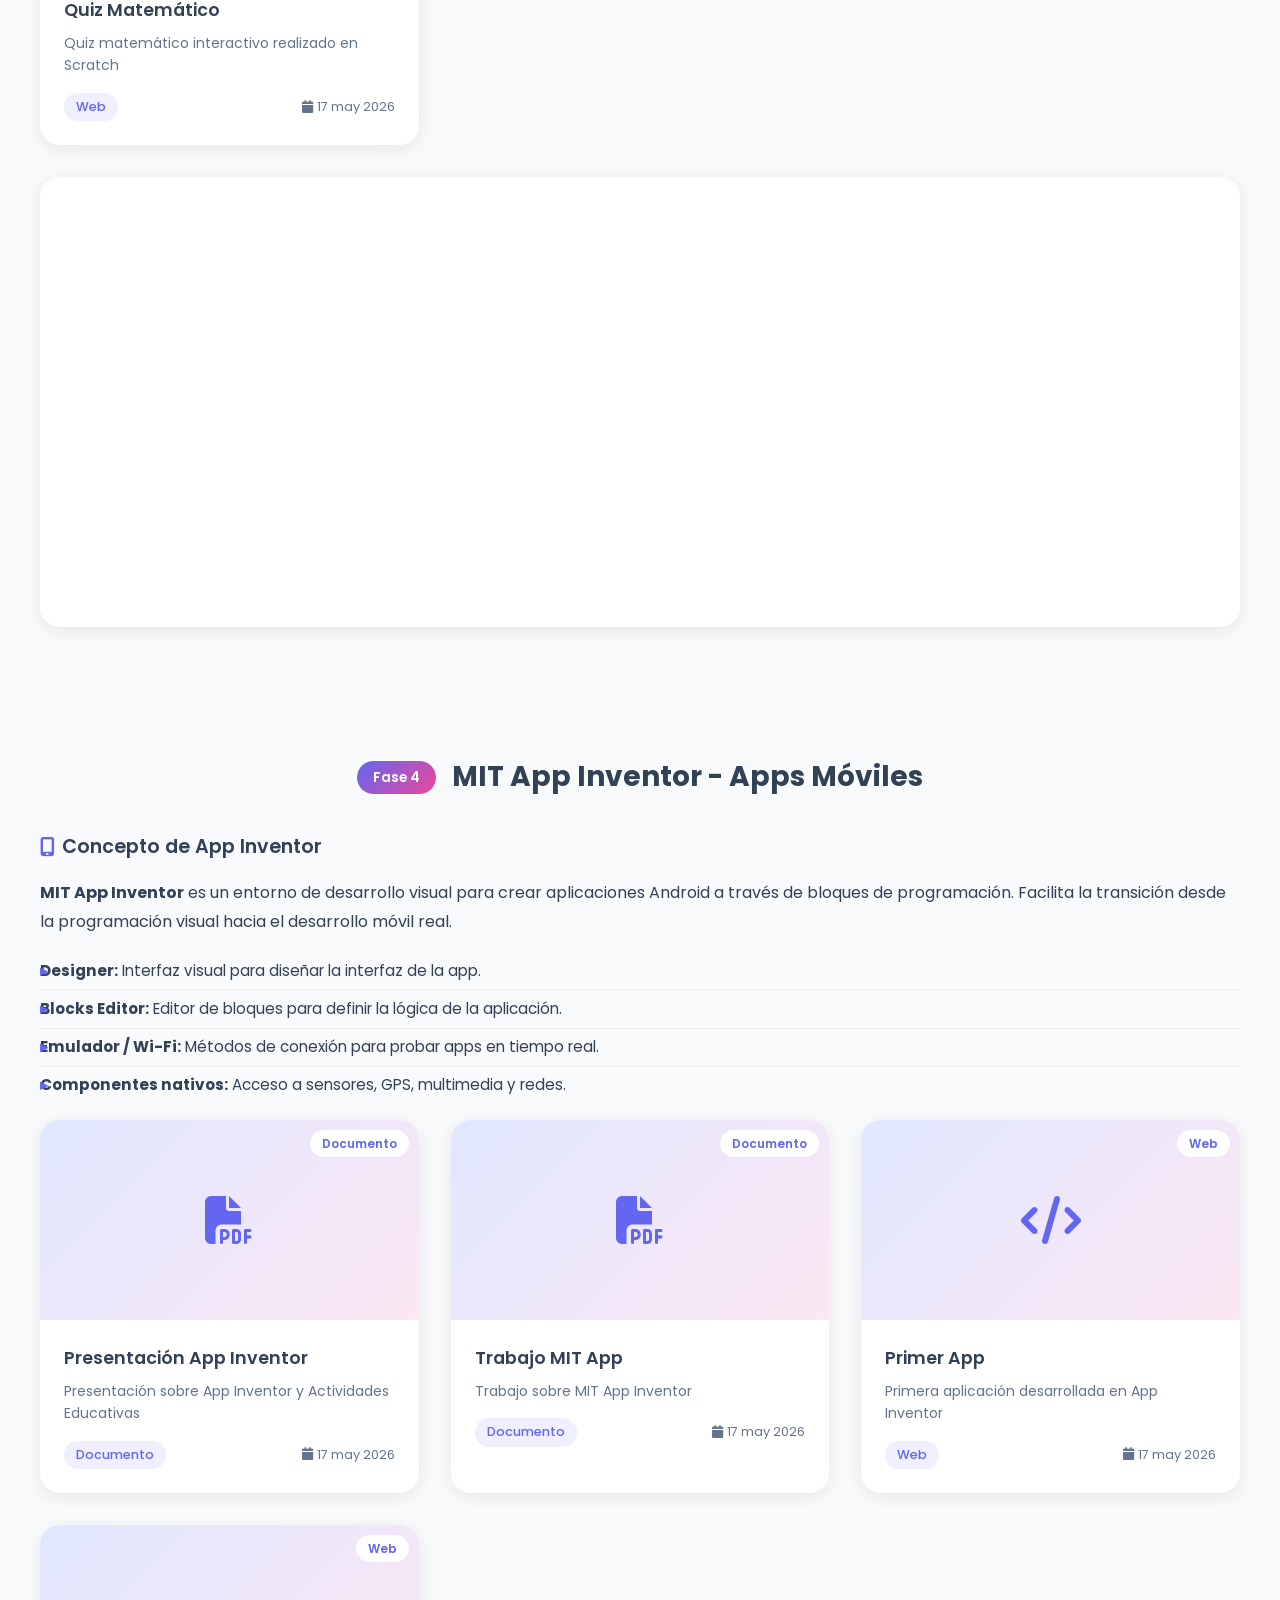
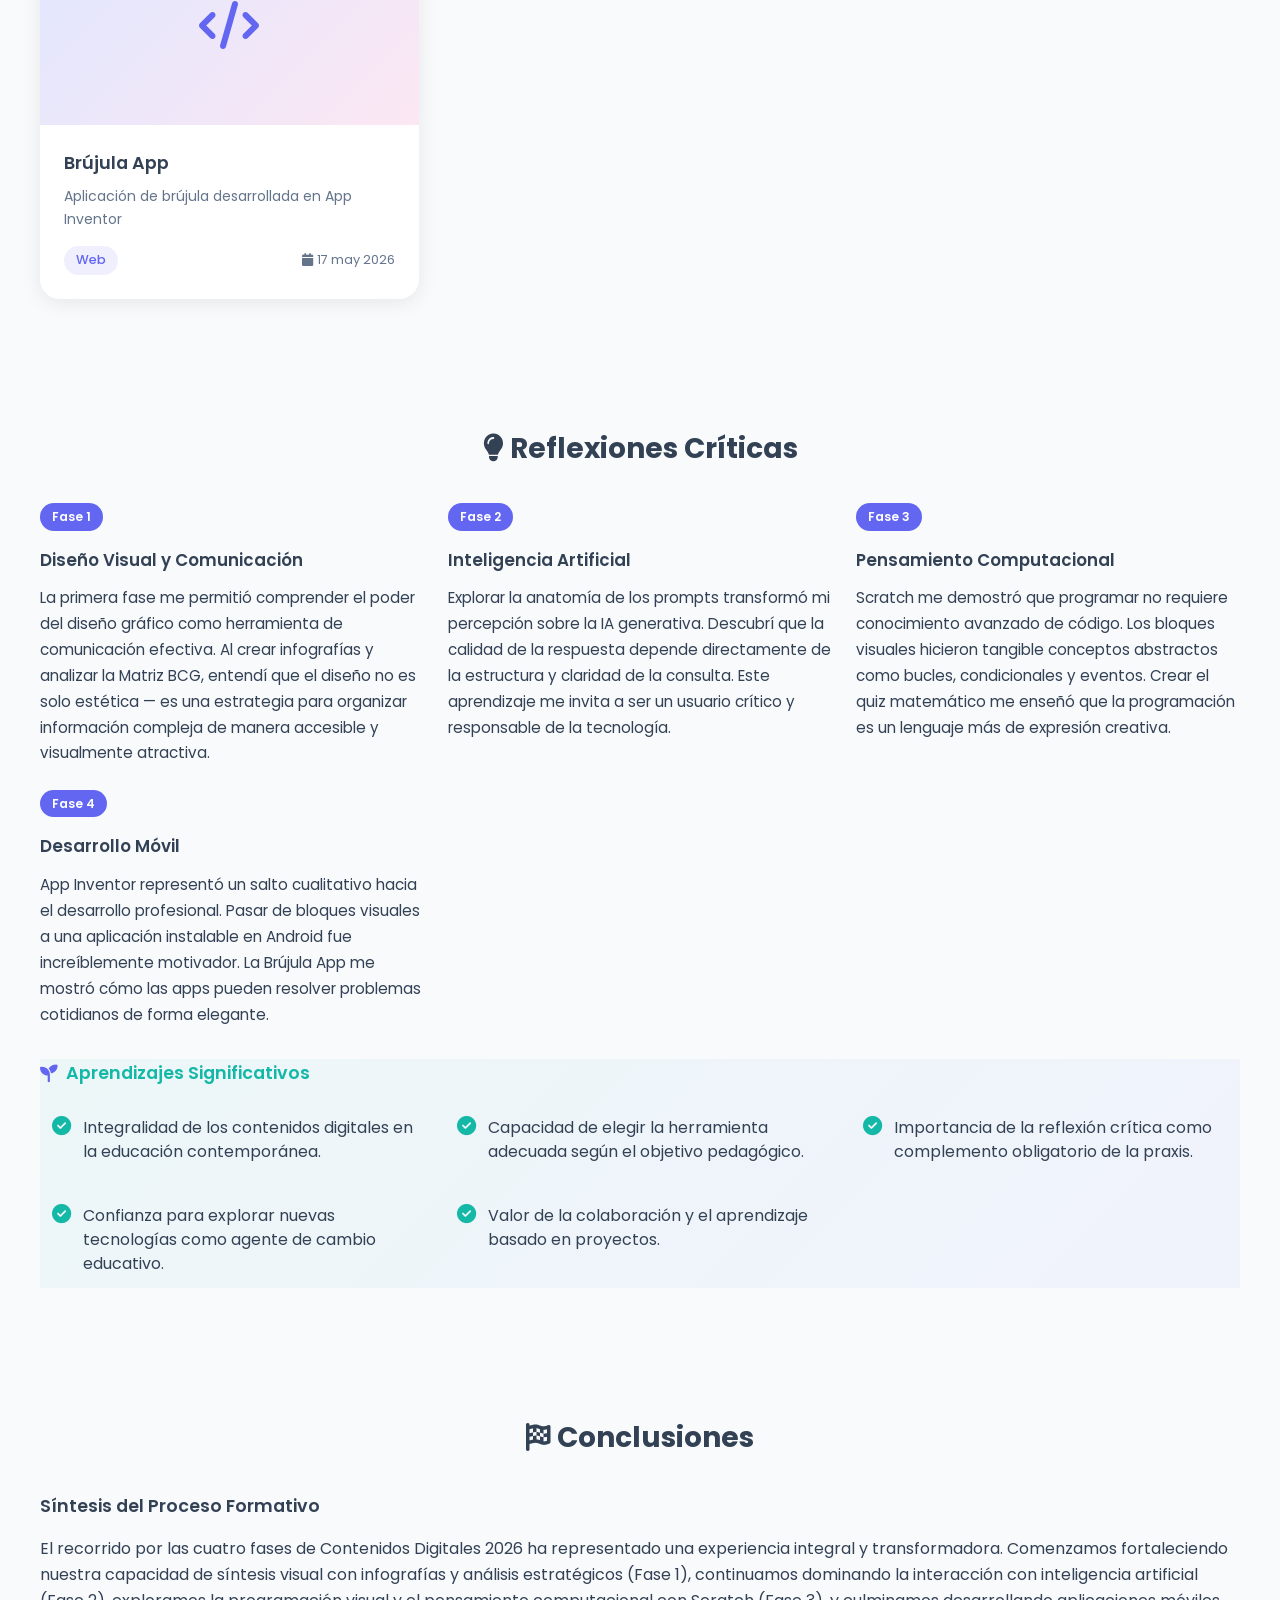
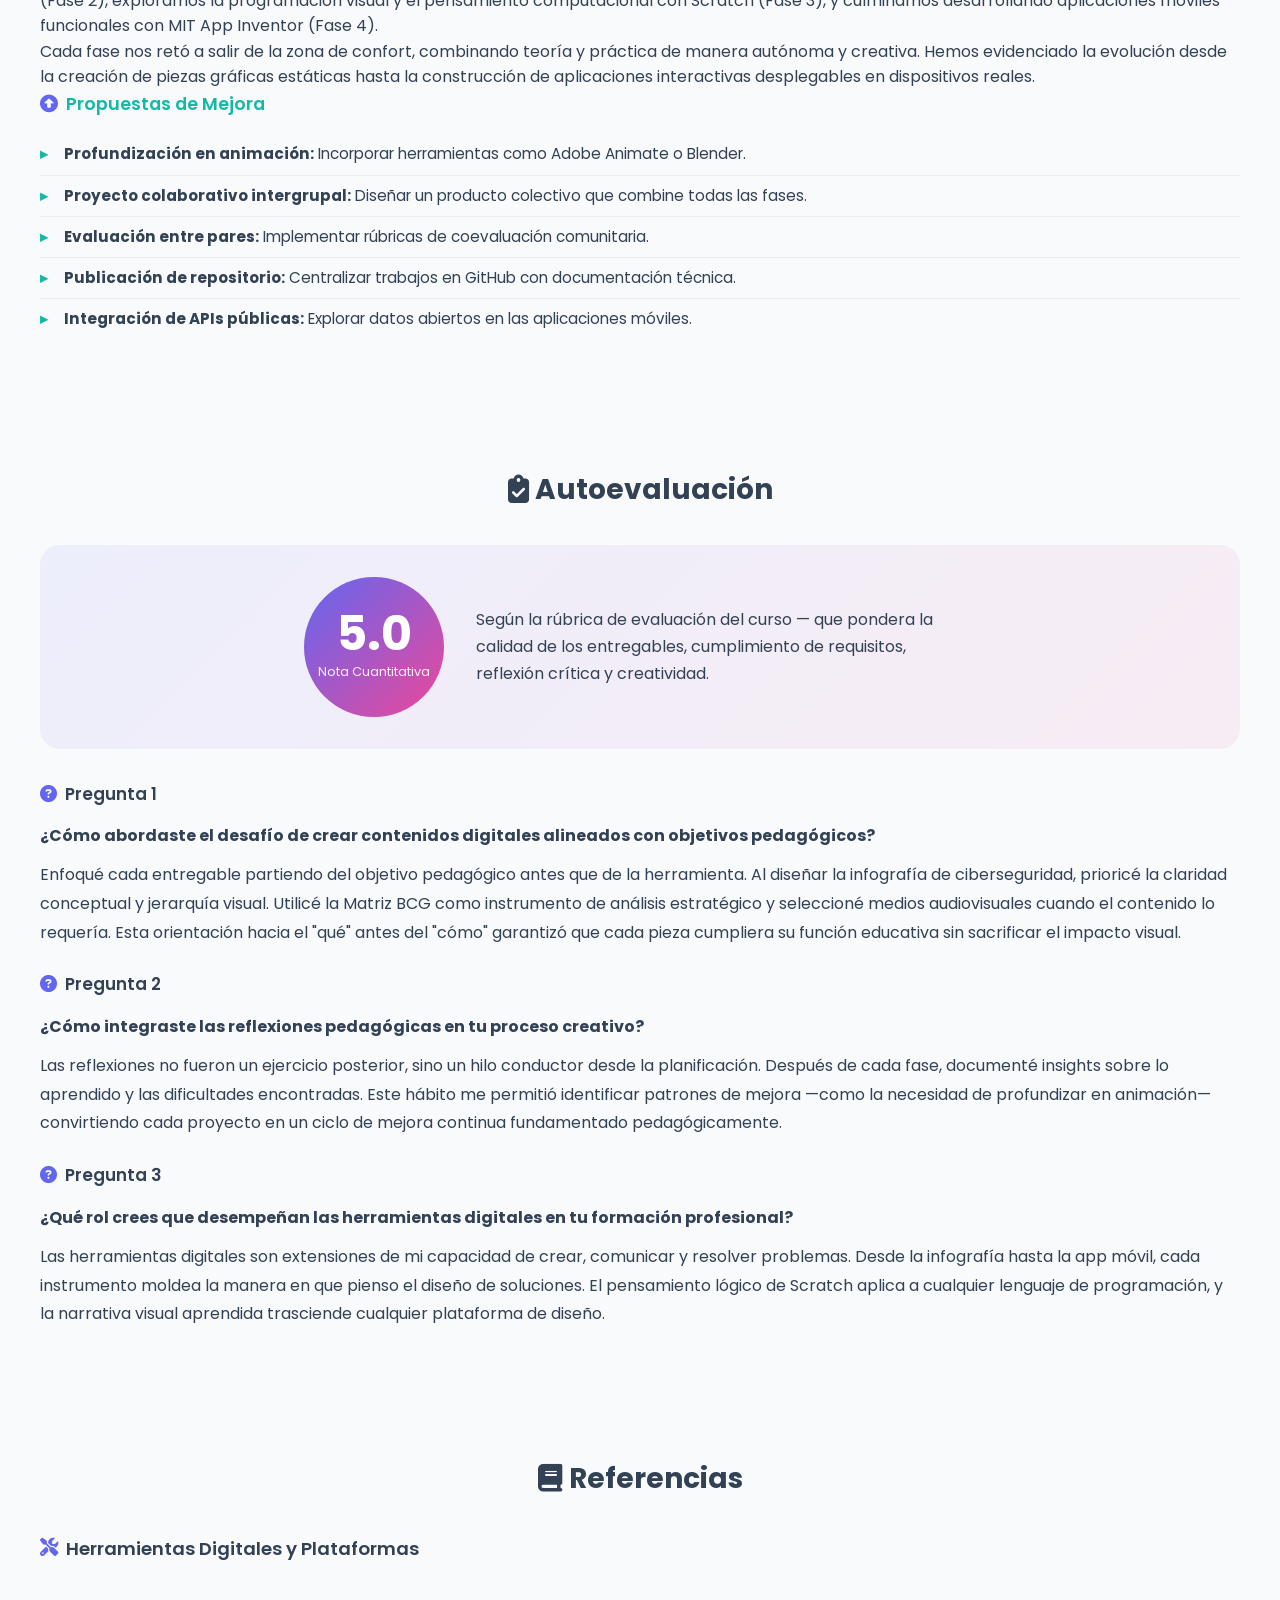
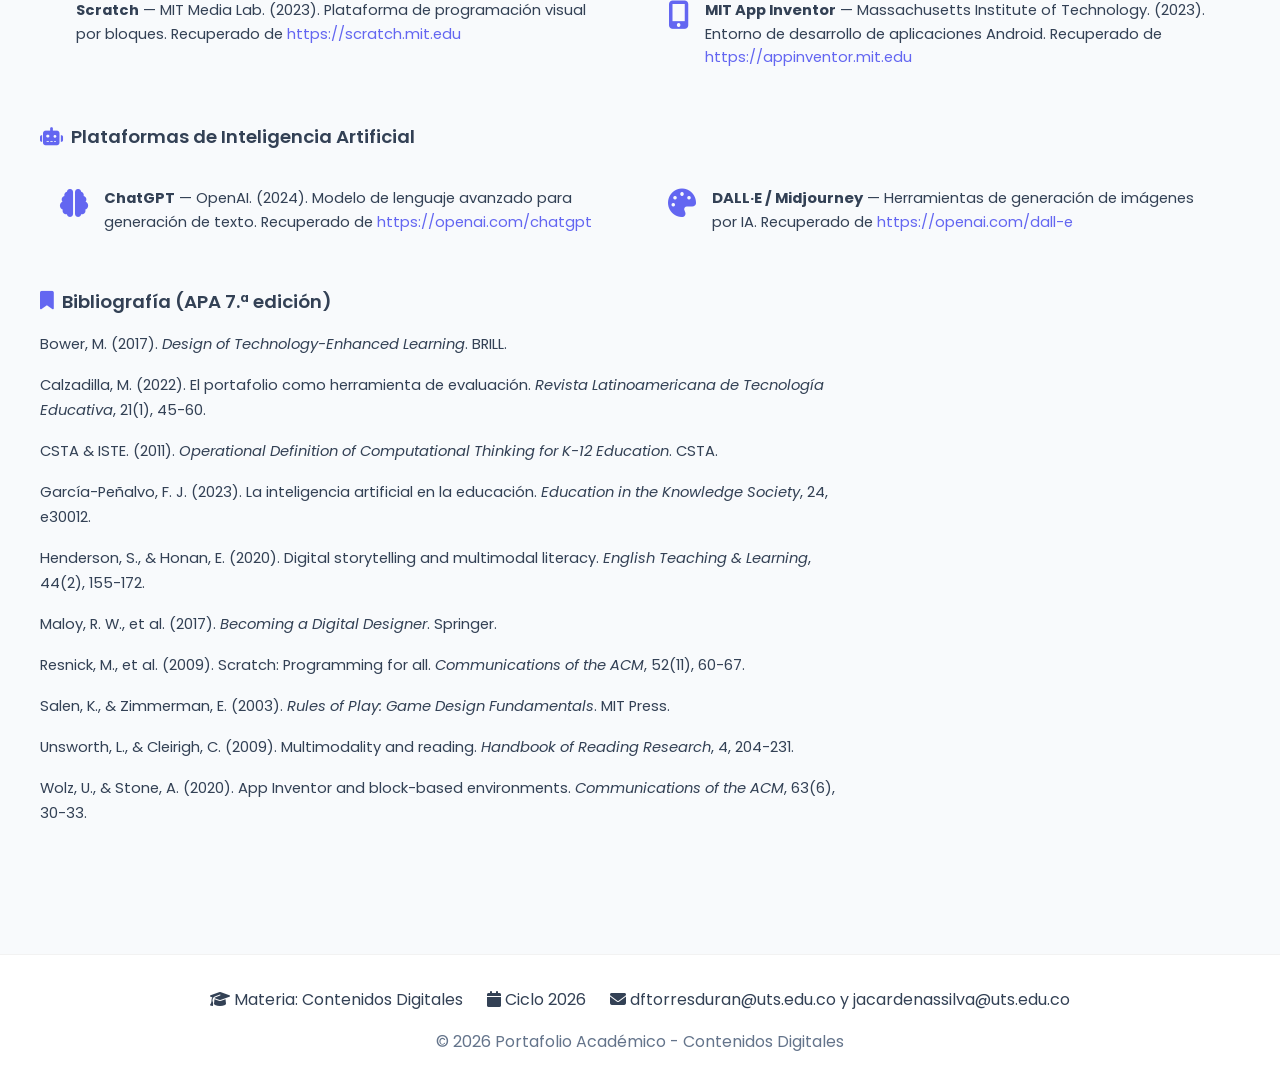
==== commit e90388b6: "Incrustados 4 juegos interactivos directamente en la seccion Fase 2 del HTML" ====
--- a/index.html
+++ b/index.html
@@ -1,154 +1,429 @@
 <!DOCTYPE html>
 <html lang="es">
 <head>
-    <meta charset="UTF-8">
-    <meta name="viewport" content="width=device-width, initial-scale=1.0">
-    <title>Contenidos Digitales - Portafolio Académico</title>
-    <link href="https://fonts.googleapis.com/css2?family=Poppins:wght@300;400;500;600;700&display=swap" rel="stylesheet">
-    <link rel="stylesheet" href="https://cdnjs.cloudflare.com/ajax/libs/font-awesome/6.4.0/css/all.min.css">
-    <link rel="stylesheet" href="style.css">
+ <meta charset="UTF-8">
+ <meta name="viewport" content="width=device-width, initial-scale=1.0">
+ <title>Contenidos Digitales - Portafolio Académico</title>
+ <link href="https://fonts.googleapis.com/css2?family=Poppins:wght@300;400;500;600;700&display=swap" rel="stylesheet">
+ <link rel="stylesheet" href="https://cdnjs.cloudflare.com/ajax/libs/font-awesome/6.4.0/css/all.min.css">
+ <link rel="stylesheet" href="style.css">
 </head>
 <body>
-    <header>
-        <div class="logo">
-            <div class="logo-icon">
-                <i class="fas fa-layer-group"></i>
-            </div>
-            <span>Contenidos Digitales</span>
-        </div>
-        <nav>
-            <a href="#inicio">Inicio</a>
-            <a href="#trabajos">Trabajos</a>
-            <button class="theme-toggle" id="themeToggle" title="Cambiar tema">
-                <i class="fas fa-moon"></i>
-            </button>
-        </nav>
-    </header>
-
-    <section class="hero" id="inicio">
-        <div class="hero-content">
-            <h1>Mi Portafolio Académico</h1>
-            <p>Explora mis trabajos y proyectos realizados durante el curso de Contenidos Digitales</p>
-            <div class="student-info">
-                <div class="student-avatar">JC</div>
-                <div class="student-avatar">DT</div>
-                <div>
-                    <div class="student-name">Juan Andres Cardenas Silva y Daniel Felipe Torres Durán</div>
-                    <div class="student-course">Estudiante | Contenidos Digitales 2026</div>
-                </div>
-            </div>
-        </div>
-    </section>
-
-    <section class="gallery" id="trabajos">
-        <h2 class="section-title">Mis Trabajos</h2>
-        <div class="filters">
-            <button class="filter-btn active" data-filter="all">Todos</button>
-            <button class="filter-btn" data-filter="imagen">Imágenes</button>
-            <button class="filter-btn" data-filter="video">Videos</button>
-            <button class="filter-btn" data-filter="diseño">Diseño</button>
-            <button class="filter-btn" data-filter="documento">Documentos</button>
-            <button class="filter-btn" data-filter="web">Proyectos Web</button>
-        </div>
-
-        <div class="cards-grid" id="cardsGrid">
-        </div>
-    </section>
-
-    <footer>
-        <div class="footer-links">
-            <a href="#"><i class="fas fa-graduation-cap"></i> Materia: Contenidos Digitales</a>
-            <a href="#"><i class="fas fa-calendar"></i> Ciclo 2026</a>
-            <a href="#"><i class="fas fa-envelope"></i> dftorresduran@uts.edu.co y jacardenassilva@uts.edu.co</a>
-        </div>
-        <p>© 2026 Portafolio Académico - Contenidos Digitales</p>
-    </footer>
-
-    <!-- Modal para ver trabajo -->
-    <div class="modal-overlay" id="viewModal">
-        <div class="modal">
-            <div class="modal-header">
-                <h3 class="modal-title" id="modalTitle">Título del trabajo</h3>
-                <button class="modal-close" id="closeModal">
-                    <i class="fas fa-times"></i>
-                </button>
-            </div>
-            <div class="modal-body">
-                <div class="modal-media" id="modalMedia">
-                </div>
-                <div class="modal-details">
-                    <div class="modal-detail">
-                        <span class="modal-detail-label">Descripción:</span>
-                        <span id="modalDescription">Descripción del trabajo</span>
-                    </div>
-                    <div class="modal-detail">
-                        <span class="modal-detail-label">Categoría:</span>
-                        <span id="modalCategory">Categoría</span>
-                    </div>
-                    <div class="modal-detail">
-                        <span class="modal-detail-label">Fecha:</span>
-                        <span id="modalDate">Fecha</span>
-                    </div>
-                </div>
-            </div>
-        </div>
-    </div>
-
-    <!-- Modal para agregar trabajo -->
-    <div class="modal-overlay" id="formModal">
-        <div class="modal">
-            <div class="modal-header">
-                <h3 class="modal-title">Agregar Nuevo Trabajo</h3>
-                <button class="modal-close" id="closeFormModal">
-                    <i class="fas fa-times"></i>
-                </button>
-            </div>
-            <div class="modal-body">
-                <form id="workForm">
-                    <div class="form-group">
-                        <label class="form-label">Nombre del trabajo *</label>
-                        <input type="text" class="form-input" id="workName" required placeholder="Ej: Diseño de Logo">
-                    </div>
-                    <div class="form-group">
-                        <label class="form-label">Descripción</label>
-                        <textarea class="form-textarea" id="workDescription" placeholder="Describe tu trabajo..."></textarea>
-                    </div>
-                    <div class="form-group">
-                        <label class="form-label">Categoría *</label>
-                        <select class="form-select" id="workCategory" required>
-                            <option value="">Selecciona una categoría</option>
-                            <option value="imagen">Imagen</option>
-                            <option value="video">Video</option>
-                            <option value="diseño">Diseño</option>
-                            <option value="documento">Documento</option>
-                            <option value="web">Proyecto Web</option>
-                        </select>
-                    </div>
-                    <div class="form-group">
-                        <label class="form-label">Fecha de entrega</label>
-                        <input type="date" class="form-input" id="workDate">
-                    </div>
-                    <div class="form-group">
-                        <label class="form-label">Archivo o URL *</label>
-                        <div class="file-drop-zone" id="fileDropZone">
-                            <i class="fas fa-cloud-upload-alt"></i>
-                            <p>Arrastra un archivo o haz clic para seleccionar</p>
-                            <small>JPG, PNG, GIF, MP4, PDF o URL de video</small>
-                        </div>
-                        <input type="file" id="fileInput" accept="image/*,video/*,.pdf" style="display: none;">
-                        <input type="url" class="form-input" id="urlInput" placeholder="O pega una URL (YouTube, Vimeo, imagen...)" style="margin-top: 1rem;">
-                        <div class="file-preview" id="filePreview" style="display: none;">
-                        </div>
-                    </div>
-                    <div class="form-actions">
-                        <button type="button" class="btn-cancel" id="cancelBtn">Cancelar</button>
-                        <button type="submit" class="btn-submit">Guardar Trabajo</button>
-                    </div>
-                </form>
-            </div>
-        </div>
-    </div>
-
-    <script src="script.js"></script>
+ <header>
+ <div class="logo">
+ <i class="fas fa-layer-group logo-icon"></i>
+ <span>Contenidos Digitales</span>
+ </div>
+ <nav>
+ <a href="#inicio">Inicio</a>
+ <a href="#presentacion">Presentación</a>
+ <a href="#introduccion">Introducción</a>
+ <a href="#fase1">Fase 1</a>
+ <a href="#fase2">Fase 2</a>
+ <a href="#fase3">Fase 3</a>
+ <a href="#fase4">Fase 4</a>
+ <a href="#reflexiones">Reflexiones</a>
+ <a href="#conclusiones">Conclusiones</a>
+ <a href="#autoevaluacion">Autoevaluación</a>
+ <a href="#referencias">Referencias</a>
+ <button class="theme-toggle" id="themeToggle" title="Cambiar tema">
+ <i class="fas fa-moon"></i>
+ </button>
+ </nav>
+ </header>
+
+ <main>
+ <!-- SECCIÓN 1: INICIO / HERO -->
+ <section class="hero" id="inicio">
+ <div class="hero-content">
+ <h1>Mi Portafolio Académico</h1>
+ <p class="hero-subtitle">Explora mis trabajos y proyectos realizados durante el curso de Contenidos Digitales</p>
+ <div class="student-info">
+ <div class="student-avatar">JC</div>
+ <div class="student-avatar">DT</div>
+ <div class="student-details">
+ <div class="student-name">Juan Andrés Cárdenas Silva y Daniel Felipe Torres Durán</div>
+ <div class="student-course">Estudiante | Contenidos Digitales 2026</div>
+ </div>
+ </div>
+ <div class="hero-extra">
+ <div class="info-card motivational-quote">
+ <i class="fas fa-quote-left info-card-icon"></i>
+ <p class="quote-text">"La tecnología no reemplaza la pedagogía; la transforma. Cada herramienta es una puerta para reinventar la forma en que aprendemos y creamos."</p>
+ </div>
+ <div class="info-card portfolio-summary">
+ <i class="fas fa-folder-open info-card-icon"></i>
+ <p><strong>Resumen del Portafolio:</strong> Este portafolio recopila el proceso formativo de Contenidos Digitales 2026, integrando infografías, prototipos interactivos, proyectos de programación y reflexiones críticas que evidencian el desarrollo de competencias digitales, pensamiento computacional y creatividad multimedia.</p>
+ </div>
+ </div>
+ </div>
+ </section>
+
+ <!-- SECCIÓN 2: PRESENTACIÓN -->
+ <section class="content-section" id="presentacion">
+ <div class="section-container">
+ <h2 class="section-title"><i class="fas fa-user-circle"></i> Presentación</h2>
+
+ <div class="info-grid">
+ <div class="info-card">
+ <h3><i class="fas fa-id-card"></i> Datos Académicos</h3>
+ <ul>
+ <li><strong>Nombres:</strong> Juan Andrés Cárdenas Silva y Daniel Felipe Torres Durán</li>
+ <li><strong>Programa:</strong> Ingeniería de Sistemas</li>
+ <li><strong>Institución:</strong> UTS (Universidad Tecnológica de Santander)</li>
+ <li><strong>Materia:</strong> Contenidos Digitales</li>
+ <li><strong>Periodo:</strong> 2026</li>
+ <li><strong>Correo:</strong> dftorresduran@uts.edu.co y jacardenassilva@uts.edu.co</li>
+ </ul>
+ </div>
+
+ <div class="info-card">
+ <h3><i class="fas fa-star"></i> Competencias Adquiridas</h3>
+ <ul>
+ <li>Diseño de infografías y materiales visuales digitales</li>
+ <li>Programación en bloques (Scratch) y Android (App Inventor)</li>
+ <li>Redacción de prompts efectivos para IA generativa</li>
+ <li>Edición y producción de contenido multimedia</li>
+ <li>Análisis estratégico con herramientas como Matriz BCG</li>
+ <li>Pensamiento crítico y reflexión pedagógica</li>
+ </ul>
+ </div>
+ </div>
+
+ <div class="info-card expectations-card">
+ <h3><i class="fas fa-bullseye"></i> Expectativas del Curso</h3>
+ <p>Este portafolio representa un recorrido integral por las dimensiones de los contenidos digitales en la educación moderna. Se espera fortalecer las competencias en diseño visual, programación creativa, uso de inteligencia artificial y reflexión pedagógica, generando productos tangibles que evidencie el crecimiento académico y la capacidad de innovar en entornos tecnológicos.</p>
+ <div class="social-buttons">
+ <a href="https://github.com" target="_blank" class="social-btn github-btn">
+ <i class="fab fa-github"></i> GitHub
+ </a>
+ <a href="https://linkedin.com" target="_blank" class="social-btn linkedin-btn">
+ <i class="fab fa-linkedin"></i> LinkedIn
+ </a>
+ </div>
+ </div>
+ </div>
+</section>
+
+ <!-- SECCIÓN 3: INTRODUCCIÓN -->
+ <section class="content-section" id="introduccion">
+ <div class="section-container">
+ <h2 class="section-title"><i class="fas fa-book-open"></i> Introducción</h2>
+
+ <div class="info-card intro-card">
+ <h3><i class="fas fa-file-alt"></i> Descripción</h3>
+ <p>El presente portafolio académico recopila de manera sistemática el conjunto de actividades, proyectos y reflexiones desarrolladas durante el curso de <strong>Contenidos Digitales</strong> en el periodo 2026. A través de un proceso formativo estructurado en cuatro fases, se integran herramientas de diseño, programación, inteligencia artificial y análisis estratégico para construir una visión integral del ecosistema digital educativo.</p>
+ </div>
+
+ <div class="intro-grid">
+ <div class="info-card">
+ <h3><i class="fas fa-graduation-cap"></i> Propósito Pedagógico</h3>
+ <p>Fomentar la creación, producción y análisis de contenidos digitales desde una perspectiva crítica y creativa, preparando a los estudiantes para desenvolverse de manera efectiva en entornos tecnológicos cambiantes y para diseñar experiencias de aprendizaje significativas.</p>
+ </div>
+
+ <div class="info-card">
+ <h3><i class="fas fa-crosshairs"></i> Objetivos de Aprendizaje</h3>
+ <ul>
+ <li>Comprender los fundamentos de la comunicación digital y la narrativa multimedia.</li>
+ <li>Aplicar herramientas de diseño gráfico y animación en proyectos educativos.</li>
+ <li>Desarrollar aplicaciones interactivas mediante programación visual.</li>
+ <li>Evaluar el impacto de la IA generativa en los procesos de creación de contenido.</li>
+ <li>Demostrar competencias de reflexión crítica sobre la práctica pedagógica digital.</li>
+ </ul>
+ </div>
+ </div>
+ </div>
+</section>
+
+ <!-- SECCIÓN 4: FASE 1 -->
+ <section class="content-section phase-section" id="fase1">
+ <div class="section-container">
+ <h2 class="section-title phase-title" data-phase="1">
+ <span class="phase-badge">Fase 1</span> Diseño Visual e Información
+ </h2>
+ <p class="phase-desc">Herramientas de diseño gráfico, análisis estratégico y producción audiovisual inicial.</p>
+ <div class="cards-grid" id="gridFase1"></div>
+ </div>
+</section>
+
+ <!-- SECCIÓN 5: FASE 2 - IA y Juegos Interactivos -->
+ <section class="content-section phase-section" id="fase2">
+ <div class="section-container">
+ <h2 class="section-title phase-title" data-phase="2">
+ <span class="phase-badge">Fase 2</span> IA y Programación
+ </h2>
+ <div class="info-card concept-card">
+ <h3><i class="fas fa-robot"></i> Anatomía de Prompts y Personalización</h3>
+ <p>La inteligencia artificial generativa revoluciona la manera en que los educadores y estudiantes crean contenido. En esta fase se exploran los <strong>prompts estructurados</strong> como herramientas de interacción con modelos de lenguaje, analizando su anatomía y potencialidad.</p>
+ <ul class="concept-list">
+ <li><strong>Contexto:</strong> Definir el rol y el escenario de la consulta.</li>
+ <li><strong>Tarea:</strong> Especificar claramente qué se solicita.</li>
+ <li><strong>Detalles:</strong> Agregar restricciones, formato y nivel de profundidad.</li>
+ <li><strong>Iteración:</strong> Refinar el prompt según las respuestas obtenidas.</li>
+ </ul>
+ </div>
+
+ <!-- Juegos Interactivos IA -->
+ <h3 class="games-subtitle"><i class="fas fa-gamepad"></i> Juegos Interactivos de IA</h3>
+ <div class="cards-grid games-grid">
+ <div class="info-card game-card">
+ <h3><i class="fas fa-palette"></i> Colores, Números y Animales</h3>
+ <p class="game-desc">Juego interactivo de inglés desarrollado con IA — Identifica colores, números y animales.</p>
+ <iframe src="genially_english_colors_numbers_animals.html" style="width: 100%; height: 480px; border: none; border-radius: 12px; background: #ffffff; margin-top: 15px;"></iframe>
+ </div>
+ <div class="info-card game-card">
+ <h3><i class="fas fa-map-marked-alt"></i> Símbolos y Regiones de Colombia</h3>
+ <p class="game-desc">Actividad interactiva sobre los símbolos y regiones de Colombia.</p>
+ <iframe src="wordwall_colombia_simbolos_regiones.html" style="width: 100%; height: 480px; border: none; border-radius: 12px; background: #ffffff; margin-top: 15px;"></iframe>
+ </div>
+ <div class="info-card game-card">
+ <h3><i class="fas fa-paw"></i> Animales y Hábitats</h3>
+ <p class="game-desc">Juego Kahoot sobre animales y sus hábitats naturales.</p>
+ <iframe src="kahoot_animales_habitats.html" style="width: 100%; height: 480px; border: none; border-radius: 12px; background: #ffffff; margin-top: 15px;"></iframe>
+ </div>
+ <div class="info-card game-card">
+ <h3><i class="fas fa-book-reader"></i> Lengua Castellana Primaria</h3>
+ <p class="game-desc">Quiz interactivo de Lengua Castellana para primaria.</p>
+ <iframe src="quizizz_lengua_castellana_primaria.html" style="width: 100%; height: 480px; border: none; border-radius: 12px; background: #ffffff; margin-top: 15px;"></iframe>
+ </div>
+ </div>
+ </div>
+</section>
+
+ <!-- SECCIÓN 6: FASE 3 -->
+ <section class="content-section phase-section" id="fase3">
+ <div class="section-container">
+ <h2 class="section-title phase-title" data-phase="3">
+ <span class="phase-badge">Fase 3</span> Scratch - Programación Visual
+ </h2>
+ <div class="info-card concept-card">
+ <h3><i class="fas fa-puzzle-piece"></i> Concepto de Scratch</h3>
+ <p><strong>Scratch</strong> es una plataforma de programación visual basada en bloques, desarrollada por el MIT Media Lab, que permite a estudiantes de todas las edades crear historias interactivas, juegos y animaciones sin necesidad de escribir código textual.</p>
+ <ul class="concept-list">
+ <li><strong>Bloques de programación:</strong> Elementos arrastrables que representan comandos lógicos.</li>
+ <li><strong>Scratchpad:</strong> Área de pruebas para experimentar con código.</li>
+ <li><strong>Comunidad:</strong> Espacio de compartición y colaboración entre creadores.</li>
+ <li><strong>Pensamiento computacional:</strong> Desarrollo de lógica, secuenciación y resolución de problemas.</li>
+ </ul>
+ </div>
+ <div class="cards-grid" id="gridFase3"></div>
+ <div class="iframe-wrapper">
+ <iframe src="https://scratch.mit.edu/projects/embed/1025877860/?autostart=false" width="485" height="402" allowtransparency="true" frameborder="0" scrolling="no" allowfullscreen></iframe>
+ </div>
+ </div>
+</section>
+
+ <!-- SECCIÓN 7: FASE 4 -->
+ <section class="content-section phase-section" id="fase4">
+ <div class="section-container">
+ <h2 class="section-title phase-title" data-phase="4">
+ <span class="phase-badge">Fase 4</span> MIT App Inventor - Apps Móviles
+ </h2>
+ <div class="info-card concept-card">
+ <h3><i class="fas fa-mobile-alt"></i> Concepto de App Inventor</h3>
+ <p><strong>MIT App Inventor</strong> es un entorno de desarrollo visual para crear aplicaciones Android a través de bloques de programación. Facilita la transición desde la programación visual hacia el desarrollo móvil real.</p>
+ <ul class="concept-list">
+ <li><strong>Designer:</strong> Interfaz visual para diseñar la interfaz de la app.</li>
+ <li><strong>Blocks Editor:</strong> Editor de bloques para definir la lógica de la aplicación.</li>
+ <li><strong>Emulador / Wi-Fi:</strong> Métodos de conexión para probar apps en tiempo real.</li>
+ <li><strong>Componentes nativos:</strong> Acceso a sensores, GPS, multimedia y redes.</li>
+ </ul>
+ </div>
+ <div class="cards-grid" id="gridFase4"></div>
+ </div>
+</section>
+
+ <!-- SECCIÓN 8: REFLEXIONES -->
+ <section class="content-section" id="reflexiones">
+ <div class="section-container">
+ <h2 class="section-title"><i class="fas fa-lightbulb"></i> Reflexiones Críticas</h2>
+ <div class="reflections-grid">
+ <div class="info-card reflection-card">
+ <span class="reflection-badge">Fase 1</span>
+ <h3>Diseño Visual y Comunicación</h3>
+ <p>La primera fase me permitió comprender el poder del diseño gráfico como herramienta de comunicación efectiva. Al crear infografías y analizar la Matriz BCG, entendí que el diseño no es solo estética — es una estrategia para organizar información compleja de manera accesible y visualmente atractiva.</p>
+ </div>
+ <div class="info-card reflection-card">
+ <span class="reflection-badge">Fase 2</span>
+ <h3>Inteligencia Artificial</h3>
+ <p>Explorar la anatomía de los prompts transformó mi percepción sobre la IA generativa. Descubrí que la calidad de la respuesta depende directamente de la estructura y claridad de la consulta. Este aprendizaje me invita a ser un usuario crítico y responsable de la tecnología.</p>
+ </div>
+ <div class="info-card reflection-card">
+ <span class="reflection-badge">Fase 3</span>
+ <h3>Pensamiento Computacional</h3>
+ <p>Scratch me demostró que programar no requiere conocimiento avanzado de código. Los bloques visuales hicieron tangible conceptos abstractos como bucles, condicionales y eventos. Crear el quiz matemático me enseñó que la programación es un lenguaje más de expresión creativa.</p>
+ </div>
+ <div class="info-card reflection-card">
+ <span class="reflection-badge">Fase 4</span>
+ <h3>Desarrollo Móvil</h3>
+ <p>App Inventor representó un salto cualitativo hacia el desarrollo profesional. Pasar de bloques visuales a una aplicación instalable en Android fue increíblemente motivador. La Brújula App me mostró cómo las apps pueden resolver problemas cotidianos de forma elegante.</p>
+ </div>
+ </div>
+
+ <div class="info-card learning-card">
+ <h3><i class="fas fa-seedling"></i> Aprendizajes Significativos</h3>
+ <div class="learning-items">
+ <div class="learning-item"><i class="fas fa-check-circle"></i> <span>Integralidad de los contenidos digitales en la educación contemporánea.</span></div>
+ <div class="learning-item"><i class="fas fa-check-circle"></i> <span>Capacidad de elegir la herramienta adecuada según el objetivo pedagógico.</span></div>
+ <div class="learning-item"><i class="fas fa-check-circle"></i> <span>Importancia de la reflexión crítica como complemento obligatorio de la praxis.</span></div>
+ <div class="learning-item"><i class="fas fa-check-circle"></i> <span>Confianza para explorar nuevas tecnologías como agente de cambio educativo.</span></div>
+ <div class="learning-item"><i class="fas fa-check-circle"></i> <span>Valor de la colaboración y el aprendizaje basado en proyectos.</span></div>
+ </div>
+ </div>
+ </div>
+</section>
+
+ <!-- SECCIÓN 9: CONCLUSIONES -->
+ <section class="content-section" id="conclusiones">
+ <div class="section-container">
+ <h2 class="section-title"><i class="fas fa-flag-checkered"></i> Conclusiones</h2>
+ <div class="info-card">
+ <h3>Síntesis del Proceso Formativo</h3>
+ <p>El recorrido por las cuatro fases de Contenidos Digitales 2026 ha representado una experiencia integral y transformadora. Comenzamos fortaleciendo nuestra capacidad de síntesis visual con infografías y análisis estratégicos (Fase 1), continuamos dominando la interacción con inteligencia artificial (Fase 2), exploramos la programación visual y el pensamiento computacional con Scratch (Fase 3), y culminamos desarrollando aplicaciones móviles funcionales con MIT App Inventor (Fase 4).</p>
+ <p>Cada fase nos retó a salir de la zona de confort, combinando teoría y práctica de manera autónoma y creativa. Hemos evidenciado la evolución desde la creación de piezas gráficas estáticas hasta la construcción de aplicaciones interactivas desplegables en dispositivos reales.</p>
+ </div>
+ <div class="info-card proposals-card">
+ <h3><i class="fas fa-arrow-alt-circle-up"></i> Propuestas de Mejora</h3>
+ <ul>
+ <li><strong>Profundización en animación:</strong> Incorporar herramientas como Adobe Animate o Blender.</li>
+ <li><strong>Proyecto colaborativo intergrupal:</strong> Diseñar un producto colectivo que combine todas las fases.</li>
+ <li><strong>Evaluación entre pares:</strong> Implementar rúbricas de coevaluación comunitaria.</li>
+ <li><strong>Publicación de repositorio:</strong> Centralizar trabajos en GitHub con documentación técnica.</li>
+ <li><strong>Integración de APIs públicas:</strong> Explorar datos abiertos en las aplicaciones móviles.</li>
+ </ul>
+ </div>
+ </div>
+</section>
+
+ <!-- SECCIÓN 10: AUTOEVALUACIÓN -->
+ <section class="content-section" id="autoevaluacion">
+ <div class="section-container">
+ <h2 class="section-title"><i class="fas fa-clipboard-check"></i> Autoevaluación</h2>
+ <div class="grade-banner">
+ <div class="grade-circle">
+ <span class="grade-number">5.0</span>
+ <span class="grade-label">Nota Cuantitativa</span>
+ </div>
+ <p class="grade-context">Según la rúbrica de evaluación del curso — que pondera la calidad de los entregables, cumplimiento de requisitos, reflexión crítica y creatividad.</p>
+ </div>
+ <div class="qualitative-answers">
+ <div class="info-card qa-card">
+ <h3><i class="fas fa-question-circle"></i> Pregunta 1</h3>
+ <p class="qa-text"><strong>¿Cómo abordaste el desafío de crear contenidos digitales alineados con objetivos pedagógicos?</strong></p>
+ <p>Enfoqué cada entregable partiendo del objetivo pedagógico antes que de la herramienta. Al diseñar la infografía de ciberseguridad, prioricé la claridad conceptual y jerarquía visual. Utilicé la Matriz BCG como instrumento de análisis estratégico y seleccioné medios audiovisuales cuando el contenido lo requería. Esta orientación hacia el "qué" antes del "cómo" garantizó que cada pieza cumpliera su función educativa sin sacrificar el impacto visual.</p>
+ </div>
+ <div class="info-card qa-card">
+ <h3><i class="fas fa-question-circle"></i> Pregunta 2</h3>
+ <p class="qa-text"><strong>¿Cómo integraste las reflexiones pedagógicas en tu proceso creativo?</strong></p>
+ <p>Las reflexiones no fueron un ejercicio posterior, sino un hilo conductor desde la planificación. Después de cada fase, documenté insights sobre lo aprendido y las dificultades encontradas. Este hábito me permitió identificar patrones de mejora —como la necesidad de profundizar en animación— convirtiendo cada proyecto en un ciclo de mejora continua fundamentado pedagógicamente.</p>
+ </div>
+ <div class="info-card qa-card">
+ <h3><i class="fas fa-question-circle"></i> Pregunta 3</h3>
+ <p class="qa-text"><strong>¿Qué rol crees que desempeñan las herramientas digitales en tu formación profesional?</strong></p>
+ <p>Las herramientas digitales son extensiones de mi capacidad de crear, comunicar y resolver problemas. Desde la infografía hasta la app móvil, cada instrumento moldea la manera en que pienso el diseño de soluciones. El pensamiento lógico de Scratch aplica a cualquier lenguaje de programación, y la narrativa visual aprendida trasciende cualquier plataforma de diseño.</p>
+ </div>
+ </div>
+ </div>
+</section>
+
+ <!-- SECCIÓN 11: REFERENCIAS -->
+ <section class="content-section" id="referencias">
+ <div class="section-container">
+ <h2 class="section-title"><i class="fas fa-book"></i> Referencias</h2>
+ <h3 class="ref-subtitle"><i class="fas fa-tools"></i> Herramientas Digitales y Plataformas</h3>
+ <div class="references-list tools-list">
+ <div class="info-card ref-card">
+ <i class="fab fa-scratch ref-icon"></i>
+ <div class="ref-info">
+ <strong>Scratch</strong> — MIT Media Lab. (2023). Plataforma de programación visual por bloques. Recuperado de <a href="https://scratch.mit.edu" target="_blank">https://scratch.mit.edu</a>
+ </div>
+ </div>
+ <div class="info-card ref-card">
+ <i class="fas fa-mobile-alt ref-icon"></i>
+ <div class="ref-info">
+ <strong>MIT App Inventor</strong> — Massachusetts Institute of Technology. (2023). Entorno de desarrollo de aplicaciones Android. Recuperado de <a href="https://appinventor.mit.edu" target="_blank">https://appinventor.mit.edu</a>
+ </div>
+ </div>
+ </div>
+ <h3 class="ref-subtitle"><i class="fas fa-robot"></i> Plataformas de Inteligencia Artificial</h3>
+ <div class="references-list tools-list">
+ <div class="info-card ref-card">
+ <i class="fas fa-brain ref-icon"></i>
+ <div class="ref-info">
+ <strong>ChatGPT</strong> — OpenAI. (2024). Modelo de lenguaje avanzado para generación de texto. Recuperado de <a href="https://openai.com/chatgpt" target="_blank">https://openai.com/chatgpt</a>
+ </div>
+ </div>
+ <div class="info-card ref-card">
+ <i class="fas fa-palette ref-icon"></i>
+ <div class="ref-info">
+ <strong>DALL·E / Midjourney</strong> — Herramientas de generación de imágenes por IA. Recuperado de <a href="https://openai.com/dall-e" target="_blank">https://openai.com/dall-e</a>
+ </div>
+ </div>
+ </div>
+ <h3 class="ref-subtitle"><i class="fas fa-bookmark"></i> Bibliografía (APA 7.ª edición)</h3>
+ <div class="references-list bibliography">
+ <div class="ref-item"><p>Bower, M. (2017). <em>Design of Technology-Enhanced Learning</em>. BRILL.</p></div>
+ <div class="ref-item"><p>Calzadilla, M. (2022). El portafolio como herramienta de evaluación. <em>Revista Latinoamericana de Tecnología Educativa</em>, 21(1), 45-60.</p></div>
+ <div class="ref-item"><p>CSTA &amp; ISTE. (2011). <em>Operational Definition of Computational Thinking for K-12 Education</em>. CSTA.</p></div>
+ <div class="ref-item"><p>García-Peñalvo, F. J. (2023). La inteligencia artificial en la educación. <em>Education in the Knowledge Society</em>, 24, e30012.</p></div>
+ <div class="ref-item"><p>Henderson, S., &amp; Honan, E. (2020). Digital storytelling and multimodal literacy. <em>English Teaching &amp; Learning</em>, 44(2), 155-172.</p></div>
+ <div class="ref-item"><p>Maloy, R. W., et al. (2017). <em>Becoming a Digital Designer</em>. Springer.</p></div>
+ <div class="ref-item"><p>Resnick, M., et al. (2009). Scratch: Programming for all. <em>Communications of the ACM</em>, 52(11), 60-67.</p></div>
+ <div class="ref-item"><p>Salen, K., &amp; Zimmerman, E. (2003). <em>Rules of Play: Game Design Fundamentals</em>. MIT Press.</p></div>
+ <div class="ref-item"><p>Unsworth, L., &amp; Cleirigh, C. (2009). Multimodality and reading. <em>Handbook of Reading Research</em>, 4, 204-231.</p></div>
+ <div class="ref-item"><p>Wolz, U., &amp; Stone, A. (2020). App Inventor and block-based environments. <em>Communications of the ACM</em>, 63(6), 30-33.</p></div>
+ </div>
+ </div>
+</section>
+ </main>
+
+ <footer>
+ <div class="footer-links">
+ <a href="#"><i class="fas fa-graduation-cap"></i> Materia: Contenidos Digitales</a>
+ <a href="#"><i class="fas fa-calendar"></i> Ciclo 2026</a>
+ <a href="#"><i class="fas fa-envelope"></i> dftorresduran@uts.edu.co y jacardenassilva@uts.edu.co</a>
+ </div>
+ <p>© 2026 Portafolio Académico - Contenidos Digitales</p>
+ </footer>
+
+ <!-- Modal para ver trabajo -->
+ <div class="modal-overlay" id="viewModal">
+ <div class="modal">
+ <div class="modal-header">
+ <h3 class="modal-title" id="modalTitle">Título del trabajo</h3>
+ <button class="modal-close" id="closeModal"><i class="fas fa-times"></i></button>
+ </div>
+ <div class="modal-body">
+ <div class="modal-media" id="modalMedia"></div>
+ <div class="modal-details">
+ <div class="modal-detail"><span class="modal-detail-label">Descripción:</span><span id="modalDescription">Descripción del trabajo</span></div>
+ <div class="modal-detail"><span class="modal-detail-label">Categoría:</span><span id="modalCategory">Categoría</span></div>
+ <div class="modal-detail"><span class="modal-detail-label">Fecha:</span><span id="modalDate">Fecha</span></div>
+ </div>
+ </div>
+ </div>
+ </div>
+
+ <!-- Modal para agregar trabajo -->
+ <div class="modal-overlay" id="formModal">
+ <div class="modal">
+ <div class="modal-header">
+ <h3 class="modal-title">Agregar Nuevo Trabajo</h3>
+ <button class="modal-close" id="closeFormModal"><i class="fas fa-times"></i></button>
+ </div>
+ <div class="modal-body">
+ <form id="workForm">
+ <div class="form-group"><label class="form-label">Nombre del trabajo *</label><input type="text" class="form-input" id="workName" required placeholder="Ej: Diseño de Logo"></div>
+ <div class="form-group"><label class="form-label">Descripción</label><textarea class="form-textarea" id="workDescription" placeholder="Describe tu trabajo..."></textarea></div>
+ <div class="form-group"><label class="form-label">Categoría *</label><select class="form-select" id="workCategory" required><option value="">Selecciona una categoría</option><option value="imagen">Imagen</option><option value="video">Video</option><option value="diseño">Diseño</option><option value="documento">Documento</option><option value="web">Proyecto Web</option></select></div>
+ <div class="form-group"><label class="form-label">Fecha de entrega</label><input type="date" class="form-input" id="workDate"></div>
+ <div class="form-group"><label class="form-label">Archivo o URL *</label><div class="file-drop-zone" id="fileDropZone"><i class="fas fa-cloud-upload-alt"></i><p>Arrastra un archivo o haz clic para seleccionar</p><small>JPG, PNG, GIF, MP4, PDF o URL de video</small></div><input type="file" id="fileInput" accept="image/*,video/*,.pdf" style="display: none;"><input type="url" class="form-input" id="urlInput" placeholder="O pega una URL (YouTube, Vimeo, imagen...)" style="margin-top: 1rem;"><div class="file-preview" id="filePreview" style="display: none;"></div></div>
+ <div class="form-actions"><button type="button" class="btn-cancel" id="cancelBtn">Cancelar</button><button type="submit" class="btn-submit">Guardar Trabajo</button></div>
+ </form>
+ </div>
+ </div>
+ </div>
+
+ <script src="script.js"></script>
 </body>
-</html>+</html>
--- a/style.css
+++ b/style.css
@@ -697,4 +697,539 @@
 
 ::-webkit-scrollbar-thumb:hover {
     background: var(--primary-dark);
-}+}
+/* ===== ESTILOS ADICIONALES - REFACTORIZACIÓN RUBRICA ===== */
+
+.content-section {
+ padding: 4rem 2rem;
+ scroll-margin-top: 80px;
+}
+
+.content-section.phase-section {
+ background: transparent;
+}
+
+.section-container {
+ max-width: 1200px;
+ margin: 0 auto;
+}
+
+.hero-subtitle {
+ font-size: 1.1rem;
+ color: var(--text-light);
+ margin-bottom: 2.5rem;
+}
+
+.hero-extra {
+ display: flex;
+ gap: 1.5rem;
+ margin-top: 2rem;
+ justify-content: center;
+ flex-wrap: wrap;
+}
+
+.hero-extra .info-card {
+ max-width: 420px;
+ text-align: left;
+}
+
+.info-card-icon {
+ color: var(--primary);
+ font-size: 1.5rem;
+ margin-bottom: 0.75rem;
+}
+
+.quote-text {
+ font-style: italic;
+ font-size: 1rem;
+ line-height: 1.7;
+ color: var(--text);
+}
+
+.info-card h3 {
+ font-size: 1.1rem;
+ font-weight: 600;
+ margin-bottom: 1rem;
+ color: var(--text);
+ display: flex;
+ align-items: center;
+ gap: 0.5rem;
+}
+
+.info-card h3 i {
+ color: var(--primary);
+}
+
+.info-card ul {
+ list-style: none;
+ padding: 0;
+}
+
+.info-card ul li {
+ padding: 0.4rem 0;
+ color: var(--text);
+ font-size: 0.95rem;
+ border-bottom: 1px solid rgba(0,0,0,0.05);
+}
+
+.info-card ul li:last-child {
+ border-bottom: none;
+}
+
+.divider {
+ border: none;
+ border-top: 1px solid rgba(0,0,0,0.08);
+ margin: 2rem 0;
+}
+
+.info-grid {
+ display: grid;
+ grid-template-columns: repeat(auto-fit, minmax(350px, 1fr));
+ gap: 1.5rem;
+ margin-bottom: 1.5rem;
+}
+
+.expectations-card {
+ text-align: center;
+}
+
+.expectations-card p {
+ max-width: 700px;
+ margin: 0 auto;
+ line-height: 1.8;
+}
+
+.social-buttons {
+ display: flex;
+ gap: 1rem;
+ justify-content: center;
+ margin-top: 1.5rem;
+ flex-wrap: wrap;
+}
+
+.social-btn {
+ display: inline-flex;
+ align-items: center;
+ gap: 0.5rem;
+ padding: 0.75rem 1.5rem;
+ border-radius: 50px;
+ font-weight: 600;
+ font-size: 0.95rem;
+ text-decoration: none;
+ transition: all 0.3s;
+}
+
+.github-btn {
+ background: #24292e;
+ color: #fff;
+}
+
+.github-btn:hover {
+ background: #1b1f23;
+ transform: translateY(-2px);
+}
+
+.linkedin-btn {
+ background: #0a66c2;
+ color: #fff;
+}
+
+.linkedin-btn:hover {
+ background: #004182;
+ transform: translateY(-2px);
+}
+
+.intro-grid {
+ display: grid;
+ grid-template-columns: repeat(auto-fit, minmax(350px, 1fr));
+ gap: 1.5rem;
+ margin-top: 1.5rem;
+}
+
+.intro-card p {
+ line-height: 1.8;
+}
+
+.phase-title {
+ display: flex;
+ align-items: center;
+ gap: 1rem;
+ flex-wrap: wrap;
+ justify-content: center;
+}
+
+.phase-badge {
+ background: var(--gradient);
+ color: #fff;
+ padding: 0.35rem 1rem;
+ border-radius: 50px;
+ font-size: 0.85rem;
+ font-weight: 600;
+}
+
+.phase-desc {
+ text-align: center;
+ color: var(--text-light);
+ margin-top: 0.5rem;
+ margin-bottom: 2rem;
+ max-width: 600px;
+ margin-left: auto;
+ margin-right: auto;
+}
+
+.concept-card h3 {
+ font-size: 1.2rem;
+}
+
+.concept-list {
+ list-style: none;
+ padding: 0;
+ margin: 1rem 0;
+}
+
+.concept-list li {
+ padding: 0.5rem 0;
+ padding-left: 1.5rem;
+ position: relative;
+ color: var(--text);
+}
+
+.concept-list li::before {
+ content: '▸';
+ position: absolute;
+ left: 0;
+ color: var(--primary);
+ font-weight: 700;
+}
+
+.concept-card p {
+ line-height: 1.8;
+}
+
+.iframe-wrapper {
+ display: flex;
+ justify-content: center;
+ margin-top: 2rem;
+ padding: 1.5rem;
+ background: var(--card-bg);
+ border-radius: 20px;
+ box-shadow: 0 4px 20px rgba(0,0,0,0.08);
+}
+
+.iframe-wrapper iframe {
+ border-radius: 12px;
+ max-width: 100%;
+}
+
+.reflections-grid {
+ display: grid;
+ grid-template-columns: repeat(auto-fit, minmax(300px, 1fr));
+ gap: 1.5rem;
+ margin-bottom: 2rem;
+}
+
+.reflection-card {
+ position: relative;
+ overflow: hidden;
+}
+
+.reflection-badge {
+ display: inline-block;
+ background: var(--primary);
+ color: #fff;
+ padding: 0.25rem 0.75rem;
+ border-radius: 50px;
+ font-size: 0.75rem;
+ font-weight: 600;
+ margin-bottom: 1rem;
+}
+
+.reflection-card h3 {
+ font-size: 1.05rem;
+ margin-bottom: 0.75rem;
+}
+
+.reflection-card p {
+ line-height: 1.7;
+ font-size: 0.95rem;
+}
+
+.learning-card {
+ background: linear-gradient(135deg, rgba(20, 184, 166, 0.05) 0%, rgba(99, 102, 241, 0.05) 100%);
+}
+
+.learning-card h3 {
+ color: var(--accent);
+}
+
+.learning-items {
+ display: grid;
+ grid-template-columns: repeat(auto-fit, minmax(300px, 1fr));
+ gap: 1rem;
+}
+
+.learning-item {
+ display: flex;
+ align-items: flex-start;
+ gap: 0.75rem;
+ padding: 0.75rem;
+}
+
+.learning-item i {
+ color: var(--accent);
+ font-size: 1.2rem;
+ margin-top: 0.1rem;
+}
+
+.learning-item span {
+ line-height: 1.5;
+}
+
+.grade-banner {
+ display: flex;
+ align-items: center;
+ gap: 2rem;
+ padding: 2rem;
+ background: linear-gradient(135deg, rgba(99, 102, 241, 0.08) 0%, rgba(236, 72, 153, 0.08) 100%);
+ border-radius: 20px;
+ margin-bottom: 2rem;
+ flex-wrap: wrap;
+ justify-content: center;
+}
+
+.grade-circle {
+ width: 140px;
+ height: 140px;
+ border-radius: 50%;
+ background: var(--gradient);
+ display: flex;
+ flex-direction: column;
+ align-items: center;
+ justify-content: center;
+ color: #fff;
+ flex-shrink: 0;
+}
+
+.grade-number {
+ font-size: 3rem;
+ font-weight: 700;
+ line-height: 1;
+}
+
+.grade-label {
+ font-size: 0.8rem;
+ font-weight: 400;
+ opacity: 0.9;
+ margin-top: 0.25rem;
+}
+
+.grade-context {
+ max-width: 500px;
+ line-height: 1.7;
+ color: var(--text);
+}
+
+.qualitative-answers {
+ display: grid;
+ gap: 1.5rem;
+}
+
+.qa-card h3 {
+ font-size: 1.05rem;
+}
+
+.qa-text {
+ font-weight: 600;
+ margin-bottom: 0.75rem;
+ color: var(--text);
+}
+
+.qa-card p:last-child {
+ line-height: 1.8;
+}
+
+.ref-subtitle {
+ font-size: 1.15rem;
+ font-weight: 600;
+ color: var(--text);
+ margin: 2rem 0 1rem;
+ display: flex;
+ align-items: center;
+ gap: 0.5rem;
+}
+
+.ref-subtitle i {
+ color: var(--primary);
+}
+
+.references-list {
+ display: grid;
+ gap: 1rem;
+}
+
+.references-list.tools-list {
+ grid-template-columns: repeat(auto-fit, minmax(350px, 1fr));
+}
+
+.ref-card {
+ display: flex;
+ align-items: flex-start;
+ gap: 1rem;
+ padding: 1.25rem !important;
+}
+
+.ref-icon {
+ font-size: 1.75rem;
+ color: var(--primary);
+ flex-shrink: 0;
+ margin-top: 0.1rem;
+}
+
+.ref-info {
+ font-size: 0.92rem;
+ line-height: 1.6;
+}
+
+.ref-info a {
+ color: var(--primary);
+ text-decoration: none;
+}
+
+.ref-info a:hover {
+ text-decoration: underline;
+}
+
+.bibliography {
+ max-width: 800px;
+}
+
+.ref-item {
+ padding: 0;
+ background: transparent;
+ box-shadow: none;
+}
+
+.ref-item p {
+ font-size: 0.92rem;
+ line-height: 1.7;
+ color: var(--text);
+}
+
+.proposals-card h3 {
+ color: var(--accent);
+}
+
+.proposals-card ul {
+ list-style: none;
+ padding: 0;
+}
+
+.proposals-card ul li {
+ padding: 0.5rem 0;
+ padding-left: 1.5rem;
+ position: relative;
+ color: var(--text);
+ line-height: 1.6;
+}
+
+.proposals-card ul li::before {
+ content: '▸';
+ position: absolute;
+ left: 0;
+ color: var(--accent);
+ font-weight: 700;
+}
+
+.student-details {
+ text-align: left;
+}
+
+.student-course {
+ color: var(--text-light);
+ font-size: 0.9rem;
+}
+
+@media (max-width: 768px) {
+ .info-grid,
+ .intro-grid,
+ .reflections-grid,
+ .learning-items,
+ .references-list.tools-list {
+ grid-template-columns: 1fr;
+ }
+
+ .hero-extra {
+ flex-direction: column;
+ align-items: center;
+ }
+
+ .hero-extra .info-card {
+ max-width: 100%;
+ }
+
+ .grade-banner {
+ flex-direction: column;
+ text-align: center;
+ }
+
+ .content-section {
+ padding: 2.5rem 1rem;
+ }
+
+ .social-buttons {
+ flex-direction: column;
+ align-items: center;
+ }
+}
+
+/* ===== ESTILOS JUEGOS INTERACTIVOS FASE 2 ===== */
+
+.games-subtitle {
+ font-size: 1.3rem;
+ font-weight: 600;
+ color: var(--text);
+ margin: 2rem 0 1.5rem;
+ text-align: center;
+ display: flex;
+ align-items: center;
+ justify-content: center;
+ gap: 0.5rem;
+}
+
+.games-subtitle i {
+ color: var(--primary);
+}
+
+.games-grid {
+ grid-template-columns: repeat(auto-fit, minmax(320px, 1fr));
+}
+
+.game-card {
+ display: flex;
+ flex-direction: column;
+}
+
+.game-card h3 {
+ font-size: 1.05rem;
+}
+
+.game-desc {
+ font-size: 0.88rem;
+ color: var(--text-light);
+ margin-bottom: 0;
+ line-height: 1.5;
+}
+
+.game-card iframe {
+ box-shadow: 0 4px 20px rgba(0,0,0,0.1);
+}
+
+@media (max-width: 768px) {
+ .games-grid {
+ grid-template-columns: 1fr;
+ }
+
+ .game-card iframe {
+ height: 420px !important;
+ }
+}
